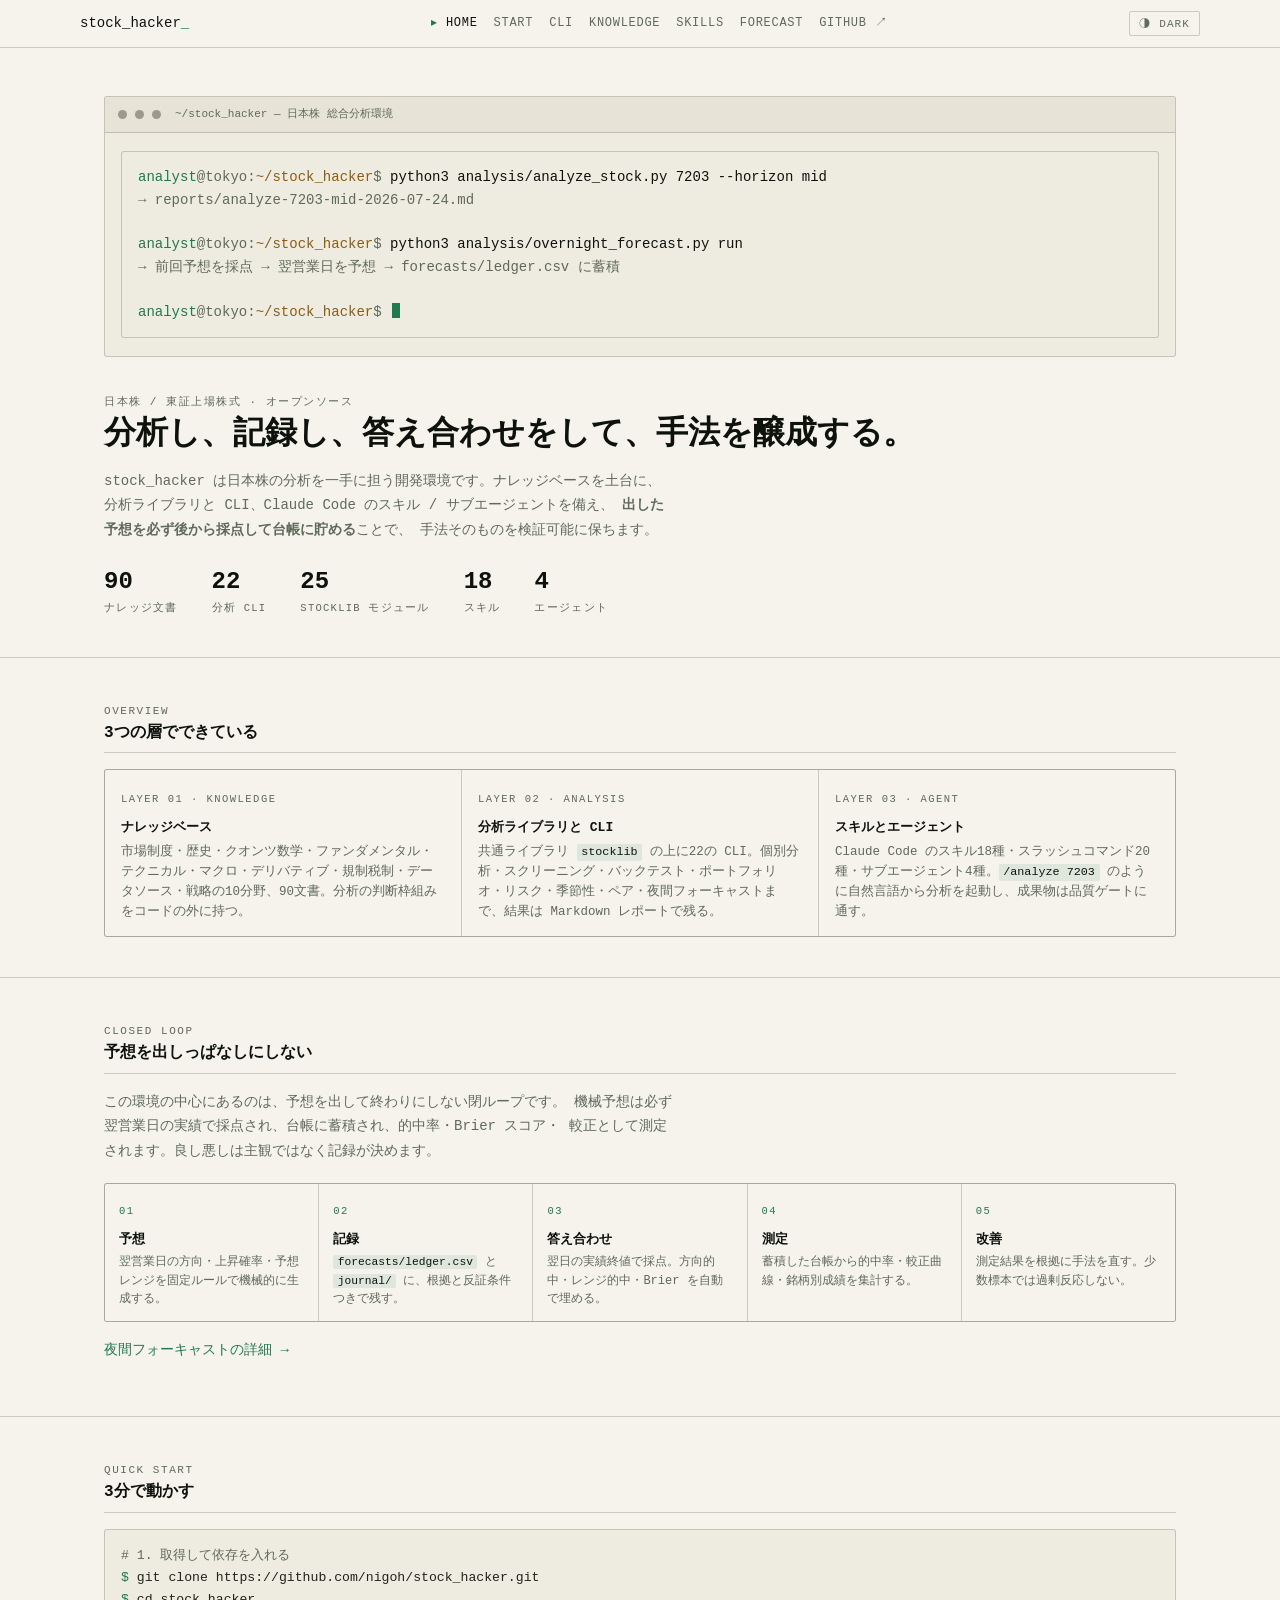
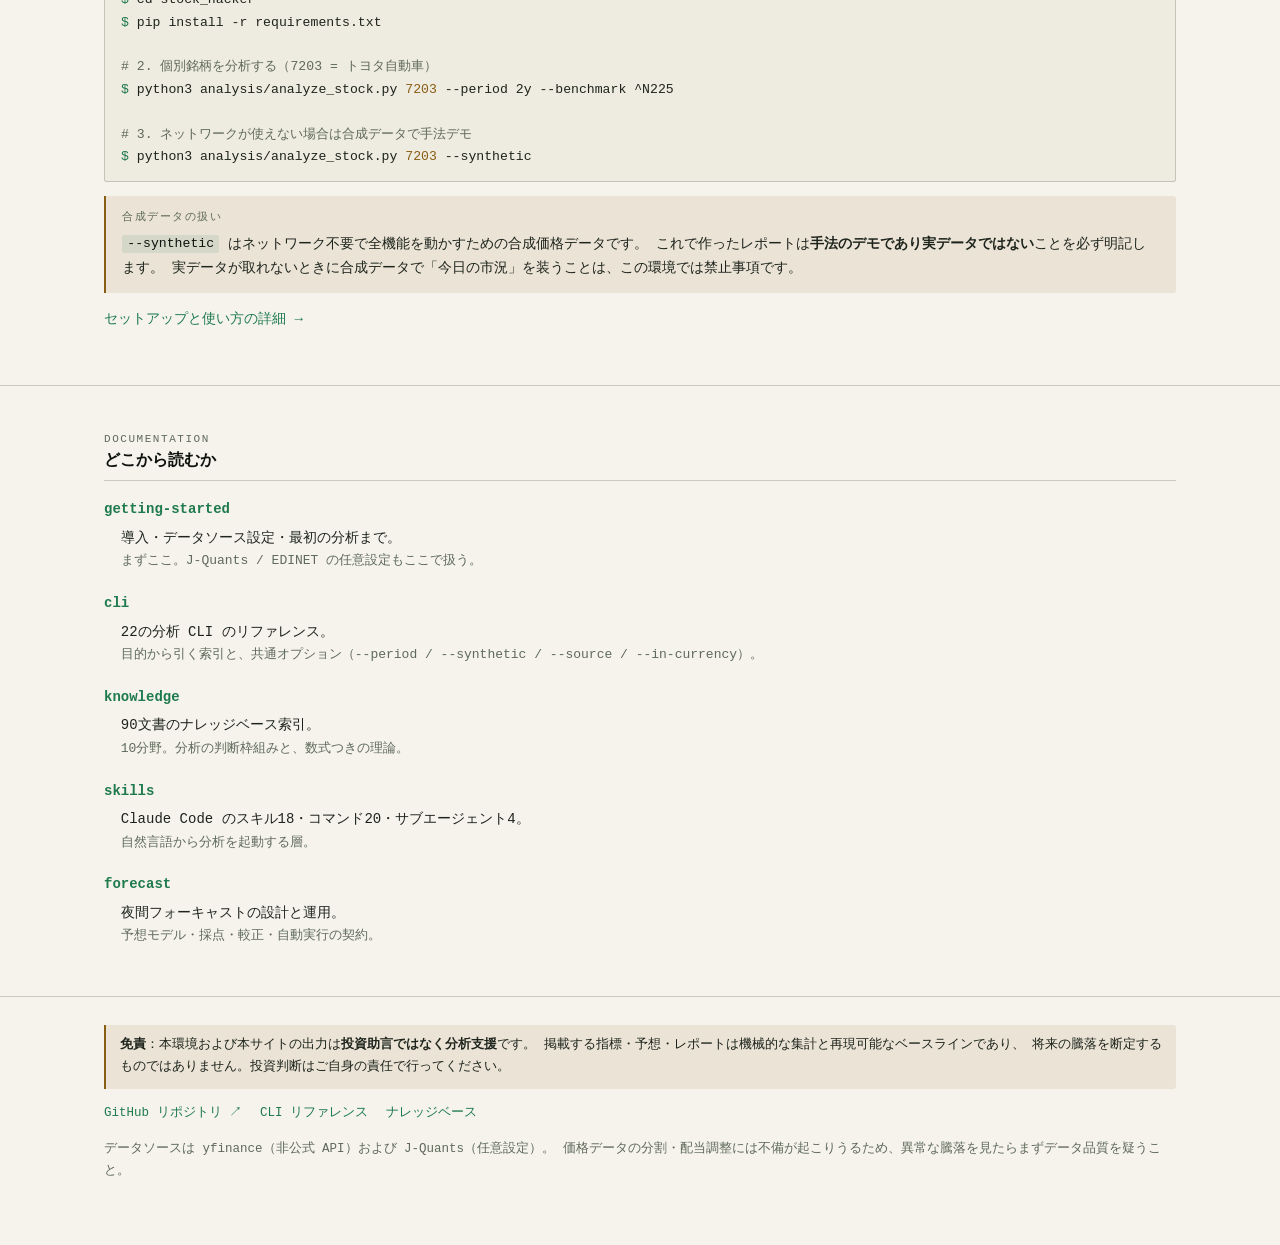
==== docs/index.html @ 7da26f6b "docs(site): GitHub Pages サイトの基盤と3ページを追加（Terminal Ledger） デザインは検討した10案から Terminal Ledger（端末の実用美・等幅・ハア" ====
<!doctype html>
<html lang="ja">
<head>
<meta charset="utf-8">
<meta name="viewport" content="width=device-width, initial-scale=1">
<title>stock_hacker — 日本株 総合分析環境</title>
<meta name="description" content="日本株（東証上場株式）の分析を一手に担う開発環境。90文書のナレッジベース、22の分析CLI、Claude Code のスキル/エージェントを備え、予想と答え合わせを台帳に蓄積する。">
<link rel="stylesheet" href="./assets/style.css">
<link rel="icon" href="data:image/svg+xml,%3Csvg xmlns='http://www.w3.org/2000/svg' viewBox='0 0 16 16'%3E%3Crect width='16' height='16' fill='%230B0E0C'/%3E%3Ctext x='2' y='12' font-family='monospace' font-size='11' fill='%236EE7A0'%3E%24%3C/text%3E%3C/svg%3E">
<script>
  /* テーマのちらつき防止: 描画前に保存済みテーマを適用する */
  (function () {
    try {
      var t = localStorage.getItem("stock_hacker.theme");
      if (t === "dark" || t === "light") document.documentElement.setAttribute("data-theme", t);
    } catch (e) {}
  })();
</script>
</head>
<body>
<a class="skip" href="#main">本文へスキップ</a>

<header class="topbar">
  <div class="col-wide topbar-inner">
    <div class="brand"><a href="./index.html">stock_hacker</a><span class="cursor">_</span></div>
    <nav class="nav" aria-label="サイト">
      <a href="./index.html" aria-current="page">Home</a>
      <a href="./getting-started.html">Start</a>
      <a href="./cli.html">CLI</a>
      <a href="./knowledge.html">Knowledge</a>
      <a href="./skills.html">Skills</a>
      <a href="./forecast.html">Forecast</a>
      <a href="https://github.com/nigoh/stock_hacker">GitHub ↗</a>
    </nav>
    <button class="toggle" type="button" data-theme-toggle>◐ light</button>
  </div>
</header>

<main id="main">

  <!-- ヒーロー: 端末セッション -->
  <section class="hero">
    <div class="col-wide">
      <div class="shell">
        <div class="shell-head">
          <span class="shell-dot" aria-hidden="true"></span>
          <span class="shell-dot" aria-hidden="true"></span>
          <span class="shell-dot" aria-hidden="true"></span>
          <span class="shell-title">~/stock_hacker — 日本株 総合分析環境</span>
        </div>
        <div class="shell-body">
<pre><span class="prompt"><span class="user">analyst</span>@tokyo:<span class="path">~/stock_hacker</span>$</span> <span class="cmd">python3 analysis/analyze_stock.py 7203 --horizon mid</span>
<span class="c">→ reports/analyze-7203-mid-2026-07-24.md</span>

<span class="prompt"><span class="user">analyst</span>@tokyo:<span class="path">~/stock_hacker</span>$</span> <span class="cmd">python3 analysis/overnight_forecast.py run</span>
<span class="c">→ 前回予想を採点 → 翌営業日を予想 → forecasts/ledger.csv に蓄積</span>

<span class="prompt"><span class="user">analyst</span>@tokyo:<span class="path">~/stock_hacker</span>$</span> <span class="caret" aria-hidden="true"></span></pre>
        </div>
      </div>

      <div style="margin-top:32px">
        <span class="micro">日本株 / 東証上場株式 · オープンソース</span>
        <h1 class="page-title">分析し、記録し、答え合わせをして、手法を醸成する。</h1>
        <p class="lede">
          stock_hacker は日本株の分析を一手に担う開発環境です。ナレッジベースを土台に、
          分析ライブラリと CLI、Claude Code のスキル / サブエージェントを備え、
          <strong>出した予想を必ず後から採点して台帳に貯める</strong>ことで、
          手法そのものを検証可能に保ちます。
        </p>
      </div>

      <div class="stats" style="margin-top:26px">
        <div class="stat"><span class="n">90</span><span class="k">ナレッジ文書</span></div>
        <div class="stat"><span class="n">22</span><span class="k">分析 CLI</span></div>
        <div class="stat"><span class="n">25</span><span class="k">stocklib モジュール</span></div>
        <div class="stat"><span class="n">18</span><span class="k">スキル</span></div>
        <div class="stat"><span class="n">4</span><span class="k">エージェント</span></div>
      </div>
    </div>
  </section>

  <!-- 3本柱 -->
  <section class="section">
    <div class="col-wide">
      <span class="micro">Overview</span>
      <h2>3つの層でできている</h2>
      <div class="grid grid-3">
        <div class="cell">
          <span class="call">Layer 01 · knowledge</span>
          <h3>ナレッジベース</h3>
          <p>市場制度・歴史・クオンツ数学・ファンダメンタル・テクニカル・マクロ・デリバティブ・規制税制・データソース・戦略の10分野、90文書。分析の判断枠組みをコードの外に持つ。</p>
        </div>
        <div class="cell">
          <span class="call">Layer 02 · analysis</span>
          <h3>分析ライブラリと CLI</h3>
          <p>共通ライブラリ <code>stocklib</code> の上に22の CLI。個別分析・スクリーニング・バックテスト・ポートフォリオ・リスク・季節性・ペア・夜間フォーキャストまで、結果は Markdown レポートで残る。</p>
        </div>
        <div class="cell">
          <span class="call">Layer 03 · agent</span>
          <h3>スキルとエージェント</h3>
          <p>Claude Code のスキル18種・スラッシュコマンド20種・サブエージェント4種。<code>/analyze 7203</code> のように自然言語から分析を起動し、成果物は品質ゲートに通す。</p>
        </div>
      </div>
    </div>
  </section>

  <!-- 閉ループ -->
  <section class="section">
    <div class="col-wide">
      <span class="micro">Closed loop</span>
      <h2>予想を出しっぱなしにしない</h2>
      <p class="lede" style="margin-bottom:20px">
        この環境の中心にあるのは、予想を出して終わりにしない閉ループです。
        機械予想は必ず翌営業日の実績で採点され、台帳に蓄積され、的中率・Brier スコア・
        較正として測定されます。良し悪しは主観ではなく記録が決めます。
      </p>
      <div class="loop">
        <div class="loop-step"><span class="n">01</span><h4>予想</h4><p>翌営業日の方向・上昇確率・予想レンジを固定ルールで機械的に生成する。</p></div>
        <div class="loop-step"><span class="n">02</span><h4>記録</h4><p><code>forecasts/ledger.csv</code> と <code>journal/</code> に、根拠と反証条件つきで残す。</p></div>
        <div class="loop-step"><span class="n">03</span><h4>答え合わせ</h4><p>翌日の実績終値で採点。方向的中・レンジ的中・Brier を自動で埋める。</p></div>
        <div class="loop-step"><span class="n">04</span><h4>測定</h4><p>蓄積した台帳から的中率・較正曲線・銘柄別成績を集計する。</p></div>
        <div class="loop-step"><span class="n">05</span><h4>改善</h4><p>測定結果を根拠に手法を直す。少数標本では過剰反応しない。</p></div>
      </div>
      <p style="margin-top:16px"><a href="./forecast.html">夜間フォーキャストの詳細 →</a></p>
    </div>
  </section>

  <!-- クイックスタート -->
  <section class="section">
    <div class="col-wide">
      <span class="micro">Quick start</span>
      <h2>3分で動かす</h2>
<pre><code><span class="c"># 1. 取得して依存を入れる</span>
<span class="g">$</span> git clone https://github.com/nigoh/stock_hacker.git
<span class="g">$</span> cd stock_hacker
<span class="g">$</span> pip install -r requirements.txt

<span class="c"># 2. 個別銘柄を分析する（7203 = トヨタ自動車）</span>
<span class="g">$</span> python3 analysis/analyze_stock.py <span class="a">7203</span> --period 2y --benchmark ^N225

<span class="c"># 3. ネットワークが使えない場合は合成データで手法デモ</span>
<span class="g">$</span> python3 analysis/analyze_stock.py <span class="a">7203</span> --synthetic</code></pre>
      <div class="callout">
        <span class="micro">合成データの扱い</span>
        <code>--synthetic</code> はネットワーク不要で全機能を動かすための合成価格データです。
        これで作ったレポートは<strong>手法のデモであり実データではない</strong>ことを必ず明記します。
        実データが取れないときに合成データで「今日の市況」を装うことは、この環境では禁止事項です。
      </div>
      <p><a href="./getting-started.html">セットアップと使い方の詳細 →</a></p>
    </div>
  </section>

  <!-- ドキュメント案内 -->
  <section class="section">
    <div class="col-wide">
      <span class="micro">Documentation</span>
      <h2>どこから読むか</h2>
      <dl class="manpage">
        <dt><a href="./getting-started.html">getting-started</a></dt>
        <dd>導入・データソース設定・最初の分析まで。<span class="note">まずここ。J-Quants / EDINET の任意設定もここで扱う。</span></dd>
        <dt><a href="./cli.html">cli</a></dt>
        <dd>22の分析 CLI のリファレンス。<span class="note">目的から引く索引と、共通オプション（--period / --synthetic / --source / --in-currency）。</span></dd>
        <dt><a href="./knowledge.html">knowledge</a></dt>
        <dd>90文書のナレッジベース索引。<span class="note">10分野。分析の判断枠組みと、数式つきの理論。</span></dd>
        <dt><a href="./skills.html">skills</a></dt>
        <dd>Claude Code のスキル18・コマンド20・サブエージェント4。<span class="note">自然言語から分析を起動する層。</span></dd>
        <dt><a href="./forecast.html">forecast</a></dt>
        <dd>夜間フォーキャストの設計と運用。<span class="note">予想モデル・採点・較正・自動実行の契約。</span></dd>
      </dl>
    </div>
  </section>

</main>

<footer class="foot">
  <div class="col-wide">
    <p class="disclaimer">
      <strong>免責</strong>：本環境および本サイトの出力は<strong>投資助言ではなく分析支援</strong>です。
      掲載する指標・予想・レポートは機械的な集計と再現可能なベースラインであり、
      将来の騰落を断定するものではありません。投資判断はご自身の責任で行ってください。
    </p>
    <div class="foot-links">
      <a href="https://github.com/nigoh/stock_hacker">GitHub リポジトリ ↗</a>
      <a href="./cli.html">CLI リファレンス</a>
      <a href="./knowledge.html">ナレッジベース</a>
    </div>
    <p style="margin-top:14px">
      データソースは yfinance（非公式 API）および J-Quants（任意設定）。
      価格データの分割・配当調整には不備が起こりうるため、異常な騰落を見たらまずデータ品質を疑うこと。
    </p>
  </div>
</footer>

<script src="./assets/site.js"></script>
</body>
</html>
---- docs/assets/style.css ----
/* ==========================================================================
   stock_hacker — Terminal Ledger
   日本株 総合分析環境のドキュメントサイト共通スタイル。

   設計方針: 端末（ターミナル）の落ち着いた実用美。等幅・ハアライン・
   燐光グリーンの一色アクセント。ネオンの飾りではなく man ページの読みやすさ。
   ========================================================================== */

/* --- トークン: 既定はダーク（端末）。ライトは紙の端末 -------------------- */
:root {
  --bg: #0B0E0C;
  --panel: #0F1310;
  --panel-2: #131814;
  --ink: #CBD5C9;
  --ink-strong: #E7EFE5;
  --dim: #7C8A78;
  --hair: rgba(124, 138, 120, 0.24);
  --hair-strong: rgba(124, 138, 120, 0.42);
  --green: #6EE7A0;
  --green-soft: rgba(110, 231, 160, 0.12);
  --amber: #E8B24A;
  --amber-soft: rgba(232, 178, 74, 0.12);
  --red: #E86A6A;
  --red-soft: rgba(232, 106, 106, 0.12);
  --sel: rgba(110, 231, 160, 0.22);
  --mono: ui-monospace, "SFMono-Regular", "Menlo", "Consolas", "Liberation Mono",
          "Hiragino Kaku Gothic ProN", "Yu Gothic", monospace;
}

@media (prefers-color-scheme: light) {
  :root {
    --bg: #F5F3EC;
    --panel: #EEEBE0;
    --panel-2: #E7E3D6;
    --ink: #1E241C;
    --ink-strong: #0E120D;
    --dim: #5F6A5A;
    --hair: rgba(30, 36, 28, 0.20);
    --hair-strong: rgba(30, 36, 28, 0.38);
    --green: #1F7A4D;
    --green-soft: rgba(31, 122, 77, 0.10);
    --amber: #8A5D14;
    --amber-soft: rgba(138, 93, 20, 0.10);
    --red: #A6322F;
    --red-soft: rgba(166, 50, 47, 0.10);
    --sel: rgba(31, 122, 77, 0.18);
  }
}

/* 閲覧者のトグルは常に優先（両方向） */
:root[data-theme="dark"] {
  --bg: #0B0E0C; --panel: #0F1310; --panel-2: #131814;
  --ink: #CBD5C9; --ink-strong: #E7EFE5; --dim: #7C8A78;
  --hair: rgba(124, 138, 120, 0.24); --hair-strong: rgba(124, 138, 120, 0.42);
  --green: #6EE7A0; --green-soft: rgba(110, 231, 160, 0.12);
  --amber: #E8B24A; --amber-soft: rgba(232, 178, 74, 0.12);
  --red: #E86A6A; --red-soft: rgba(232, 106, 106, 0.12);
  --sel: rgba(110, 231, 160, 0.22);
}
:root[data-theme="light"] {
  --bg: #F5F3EC; --panel: #EEEBE0; --panel-2: #E7E3D6;
  --ink: #1E241C; --ink-strong: #0E120D; --dim: #5F6A5A;
  --hair: rgba(30, 36, 28, 0.20); --hair-strong: rgba(30, 36, 28, 0.38);
  --green: #1F7A4D; --green-soft: rgba(31, 122, 77, 0.10);
  --amber: #8A5D14; --amber-soft: rgba(138, 93, 20, 0.10);
  --red: #A6322F; --red-soft: rgba(166, 50, 47, 0.10);
  --sel: rgba(31, 122, 77, 0.18);
}

/* --- リセット ------------------------------------------------------------ */
*, *::before, *::after { box-sizing: border-box; }
html { -webkit-text-size-adjust: 100%; }
body {
  margin: 0;
  background: var(--bg);
  color: var(--ink);
  font-family: var(--mono);
  font-size: 14px;
  line-height: 1.75;
  font-variant-numeric: tabular-nums;
  -webkit-font-smoothing: antialiased;
  overflow-x: hidden;
}
img, svg { max-width: 100%; height: auto; }
::selection { background: var(--sel); }

h1, h2, h3, h4 { font-weight: 600; line-height: 1.35; margin: 0; text-wrap: balance; }
p { margin: 0 0 1em; }
ul, ol { margin: 0 0 1em; padding-left: 1.4em; }
li { margin: 0.2em 0; }

a { color: var(--green); text-decoration: none; }
a:hover { text-decoration: underline; }
a:focus-visible, button:focus-visible, input:focus-visible, summary:focus-visible,
[tabindex]:focus-visible {
  outline: 2px solid var(--green);
  outline-offset: 2px;
  border-radius: 2px;
}

/* --- レイアウト ---------------------------------------------------------- */
.col { max-width: 960px; margin: 0 auto; padding: 0 24px; }
.col-wide { max-width: 1120px; margin: 0 auto; padding: 0 24px; }
.skip {
  position: absolute; left: -9999px; top: 0;
  background: var(--panel); color: var(--ink);
  padding: 8px 14px; border: 1px solid var(--green); z-index: 50;
}
.skip:focus { left: 12px; top: 12px; }

/* --- 極小ラベル ---------------------------------------------------------- */
.micro {
  font-size: 11px;
  letter-spacing: 0.14em;
  text-transform: uppercase;
  color: var(--dim);
}

/* --- トップバー ---------------------------------------------------------- */
.topbar {
  border-bottom: 1px solid var(--hair);
  background: var(--bg);
  position: sticky; top: 0; z-index: 20;
}
.topbar-inner {
  display: flex; align-items: center; justify-content: space-between;
  gap: 16px; padding: 11px 0; flex-wrap: wrap;
}
.brand { color: var(--dim); white-space: nowrap; }
.brand a { color: var(--ink-strong); }
.brand a:hover { color: var(--green); text-decoration: none; }
.brand .cursor { color: var(--green); }
.nav { display: flex; gap: 16px; align-items: center; flex-wrap: wrap; }
.nav a {
  font-size: 12px; letter-spacing: 0.06em; text-transform: uppercase;
  color: var(--dim);
}
.nav a:hover { color: var(--green); text-decoration: none; }
.nav a[aria-current="page"] { color: var(--ink-strong); }
.nav a[aria-current="page"]::before { content: "▸ "; color: var(--green); }

.toggle {
  font-family: var(--mono); font-size: 11px;
  letter-spacing: 0.1em; text-transform: uppercase;
  color: var(--dim); background: transparent;
  border: 1px solid var(--hair); border-radius: 2px;
  padding: 4px 9px; cursor: pointer;
}
.toggle:hover { color: var(--ink-strong); border-color: var(--hair-strong); }

/* --- 端末シェル（ヒーロー） ---------------------------------------------- */
.hero { padding: 48px 0 40px; border-bottom: 1px solid var(--hair); }
.shell {
  border: 1px solid var(--hair); border-radius: 3px;
  background: var(--panel); overflow: hidden;
}
.shell-head {
  display: flex; align-items: center; gap: 8px;
  padding: 8px 13px; border-bottom: 1px solid var(--hair);
  background: var(--panel-2);
}
.shell-dot { width: 9px; height: 9px; border-radius: 50%; background: var(--hair-strong); flex: none; }
.shell-title { font-size: 11px; color: var(--dim); margin-left: 6px; }
.shell-body { padding: 18px 16px; overflow-x: auto; }
.shell-body pre { margin: 0; }

.prompt { color: var(--dim); white-space: nowrap; }
.prompt .user { color: var(--green); }
.prompt .path { color: var(--amber); }
.cmd { color: var(--ink-strong); }
.caret {
  display: inline-block; width: 8px; height: 1.05em;
  background: var(--green); vertical-align: -0.18em; margin-left: 2px;
}
@media (prefers-reduced-motion: no-preference) {
  .caret { animation: blink 1.15s steps(1, end) infinite; }
  @keyframes blink { 0%, 49% { opacity: 1; } 50%, 100% { opacity: 0; } }
}

/* --- 見出し -------------------------------------------------------------- */
.page-title { font-size: clamp(22px, 3.4vw, 32px); margin: 0 0 12px; color: var(--ink-strong); }
.lede { color: var(--dim); max-width: 68ch; margin: 0 0 4px; }

.section { padding: 40px 0; border-bottom: 1px solid var(--hair); }
.section:last-of-type { border-bottom: 0; }
.section > .micro { display: block; margin-bottom: 10px; }
.section h2 {
  font-size: 16px; color: var(--ink-strong); margin: 0 0 16px;
  padding-bottom: 8px; border-bottom: 1px solid var(--hair);
}
.section h3 { font-size: 14px; color: var(--ink-strong); margin: 26px 0 8px; }

/* --- man ページ風の定義リスト -------------------------------------------- */
.manpage { margin: 0; }
.manpage dt {
  color: var(--green); margin-top: 18px; font-weight: 600;
  overflow-wrap: anywhere;
}
.manpage dt:first-child { margin-top: 0; }
.manpage dd { margin: 4px 0 0 0; padding-left: 2ch; color: var(--ink); }
.manpage dd .note { color: var(--dim); display: block; font-size: 13px; }

/* --- コード -------------------------------------------------------------- */
code {
  font-family: var(--mono); font-size: 0.94em;
  background: var(--green-soft); color: var(--ink-strong);
  padding: 0.1em 0.4em; border-radius: 2px;
  overflow-wrap: anywhere;
}
pre {
  background: var(--panel); border: 1px solid var(--hair); border-radius: 3px;
  padding: 14px 16px; overflow-x: auto; margin: 0 0 1em;
  line-height: 1.6;
}
pre code { background: none; padding: 0; color: inherit; }
pre .c { color: var(--dim); }        /* コメント */
pre .g { color: var(--green); }      /* 強調・プロンプト */
pre .a { color: var(--amber); }      /* 引数・パス */

/* --- 表 ------------------------------------------------------------------ */
.scroll { overflow-x: auto; border: 1px solid var(--hair); border-radius: 3px; margin: 0 0 1em; }
table { border-collapse: collapse; width: 100%; min-width: 520px; font-size: 13px; }
thead th {
  text-align: left; font-weight: 600; color: var(--dim);
  font-size: 11px; letter-spacing: 0.1em; text-transform: uppercase;
  padding: 9px 12px; border-bottom: 1px solid var(--hair); white-space: nowrap;
  background: var(--panel-2);
}
tbody td { padding: 9px 12px; border-bottom: 1px solid var(--hair); vertical-align: top; }
tbody tr:last-child td { border-bottom: 0; }
tbody tr:hover { background: var(--green-soft); }
td.num, th.num { text-align: right; font-variant-numeric: tabular-nums; white-space: nowrap; }

/* --- カード / パネル ----------------------------------------------------- */
.grid { display: grid; gap: 1px; background: var(--hair); border: 1px solid var(--hair); border-radius: 3px; overflow: hidden; }
.grid-2 { grid-template-columns: repeat(2, 1fr); }
.grid-3 { grid-template-columns: repeat(3, 1fr); }
.grid-4 { grid-template-columns: repeat(4, 1fr); }
.grid > .cell { background: var(--bg); padding: 16px 16px 14px; }
.cell h3 { font-size: 13px; color: var(--ink-strong); margin: 8px 0 6px; }
.cell p { font-size: 12.5px; color: var(--dim); margin: 0; line-height: 1.6; }
.cell .call { font-size: 10.5px; letter-spacing: 0.14em; text-transform: uppercase; color: var(--dim); }

.panel {
  border: 1px solid var(--hair); border-radius: 3px;
  background: var(--panel); padding: 16px 18px; margin: 0 0 1em;
}
.panel > :last-child { margin-bottom: 0; }

/* 注意喚起 */
.callout {
  border-left: 2px solid var(--amber); background: var(--amber-soft);
  padding: 12px 16px; border-radius: 0 3px 3px 0; margin: 0 0 1em;
}
.callout.green { border-left-color: var(--green); background: var(--green-soft); }
.callout.red { border-left-color: var(--red); background: var(--red-soft); }
.callout > :last-child { margin-bottom: 0; }
.callout .micro { display: block; margin-bottom: 4px; }

/* --- チップ / タグ ------------------------------------------------------- */
.chip {
  display: inline-block; font-size: 11px; letter-spacing: 0.06em;
  padding: 1px 7px; border-radius: 2px; border: 1px solid var(--hair-strong);
  color: var(--dim); white-space: nowrap;
}
.chip.green { color: var(--green); border-color: var(--green); background: var(--green-soft); }
.chip.amber { color: var(--amber); border-color: var(--amber); background: var(--amber-soft); }
.chip.red { color: var(--red); border-color: var(--red); background: var(--red-soft); }

.tags { display: flex; flex-wrap: wrap; gap: 6px; }

/* --- 統計 ---------------------------------------------------------------- */
.stats { display: flex; gap: 34px; flex-wrap: wrap; }
.stat .n {
  display: block; font-size: 24px; font-weight: 600; color: var(--ink-strong);
  line-height: 1.2; font-variant-numeric: tabular-nums;
}
.stat .k {
  display: block; font-size: 10.5px; letter-spacing: 0.12em;
  text-transform: uppercase; color: var(--dim); margin-top: 2px;
}

/* --- 検索・フィルタ ------------------------------------------------------ */
.filter-bar { display: flex; gap: 10px; flex-wrap: wrap; align-items: center; margin: 0 0 16px; }
.field {
  font-family: var(--mono); font-size: 13px;
  background: var(--panel); color: var(--ink);
  border: 1px solid var(--hair); border-radius: 2px;
  padding: 7px 11px; min-width: 220px; flex: 1 1 220px;
}
.field::placeholder { color: var(--dim); }
.tabs { display: flex; gap: 6px; flex-wrap: wrap; }
.tab {
  font-family: var(--mono); font-size: 11px; letter-spacing: 0.08em;
  text-transform: uppercase; color: var(--dim);
  background: transparent; border: 1px solid var(--hair);
  border-radius: 2px; padding: 4px 9px; cursor: pointer;
}
.tab:hover { color: var(--ink-strong); border-color: var(--hair-strong); }
.tab[aria-pressed="true"] { color: var(--green); border-color: var(--green); background: var(--green-soft); }
.empty { color: var(--dim); padding: 20px 0; }

/* --- ループ図（予想→答え合わせ→…） ------------------------------------- */
.loop { display: grid; grid-template-columns: repeat(5, 1fr); gap: 1px; background: var(--hair);
        border: 1px solid var(--hair); border-radius: 3px; overflow: hidden; }
.loop-step { background: var(--bg); padding: 14px 14px 12px; }
.loop-step .n { font-size: 10.5px; letter-spacing: 0.14em; color: var(--green); }
.loop-step h4 { font-size: 13px; color: var(--ink-strong); margin: 8px 0 5px; }
.loop-step p { font-size: 12px; color: var(--dim); margin: 0; line-height: 1.55; }

/* --- 目次 ---------------------------------------------------------------- */
.toc { border: 1px solid var(--hair); border-radius: 3px; background: var(--panel); padding: 14px 18px; margin: 0 0 28px; }
.toc .micro { display: block; margin-bottom: 8px; }
.toc ul { list-style: none; padding: 0; margin: 0; display: flex; flex-wrap: wrap; gap: 6px 20px; }
.toc li { margin: 0; }

/* --- フッター ------------------------------------------------------------ */
.foot { border-top: 1px solid var(--hair); padding: 28px 0 44px; margin-top: 8px; color: var(--dim); font-size: 12.5px; }
.foot .disclaimer { border-left: 2px solid var(--amber); background: var(--amber-soft);
                    padding: 10px 14px; border-radius: 0 3px 3px 0; margin: 0 0 14px; color: var(--ink); }
.foot-links { display: flex; gap: 18px; flex-wrap: wrap; }

/* --- レスポンシブ -------------------------------------------------------- */
@media (max-width: 900px) {
  .grid-4 { grid-template-columns: repeat(2, 1fr); }
  .grid-3 { grid-template-columns: repeat(2, 1fr); }
  .loop { grid-template-columns: repeat(2, 1fr); }
}
@media (max-width: 560px) {
  body { font-size: 13.5px; }
  .col, .col-wide { padding: 0 16px; }
  .grid-2, .grid-3, .grid-4 { grid-template-columns: 1fr; }
  .loop { grid-template-columns: 1fr; }
  .stats { gap: 22px; }
  .hero { padding: 32px 0 28px; }
}

@media (prefers-reduced-motion: reduce) {
  *, *::before, *::after {
    animation-duration: 0.001ms !important;
    animation-iteration-count: 1 !important;
    transition-duration: 0.001ms !important;
  }
}

@media print {
  .topbar, .toggle, .filter-bar { display: none; }
  body { background: #fff; color: #000; }
}
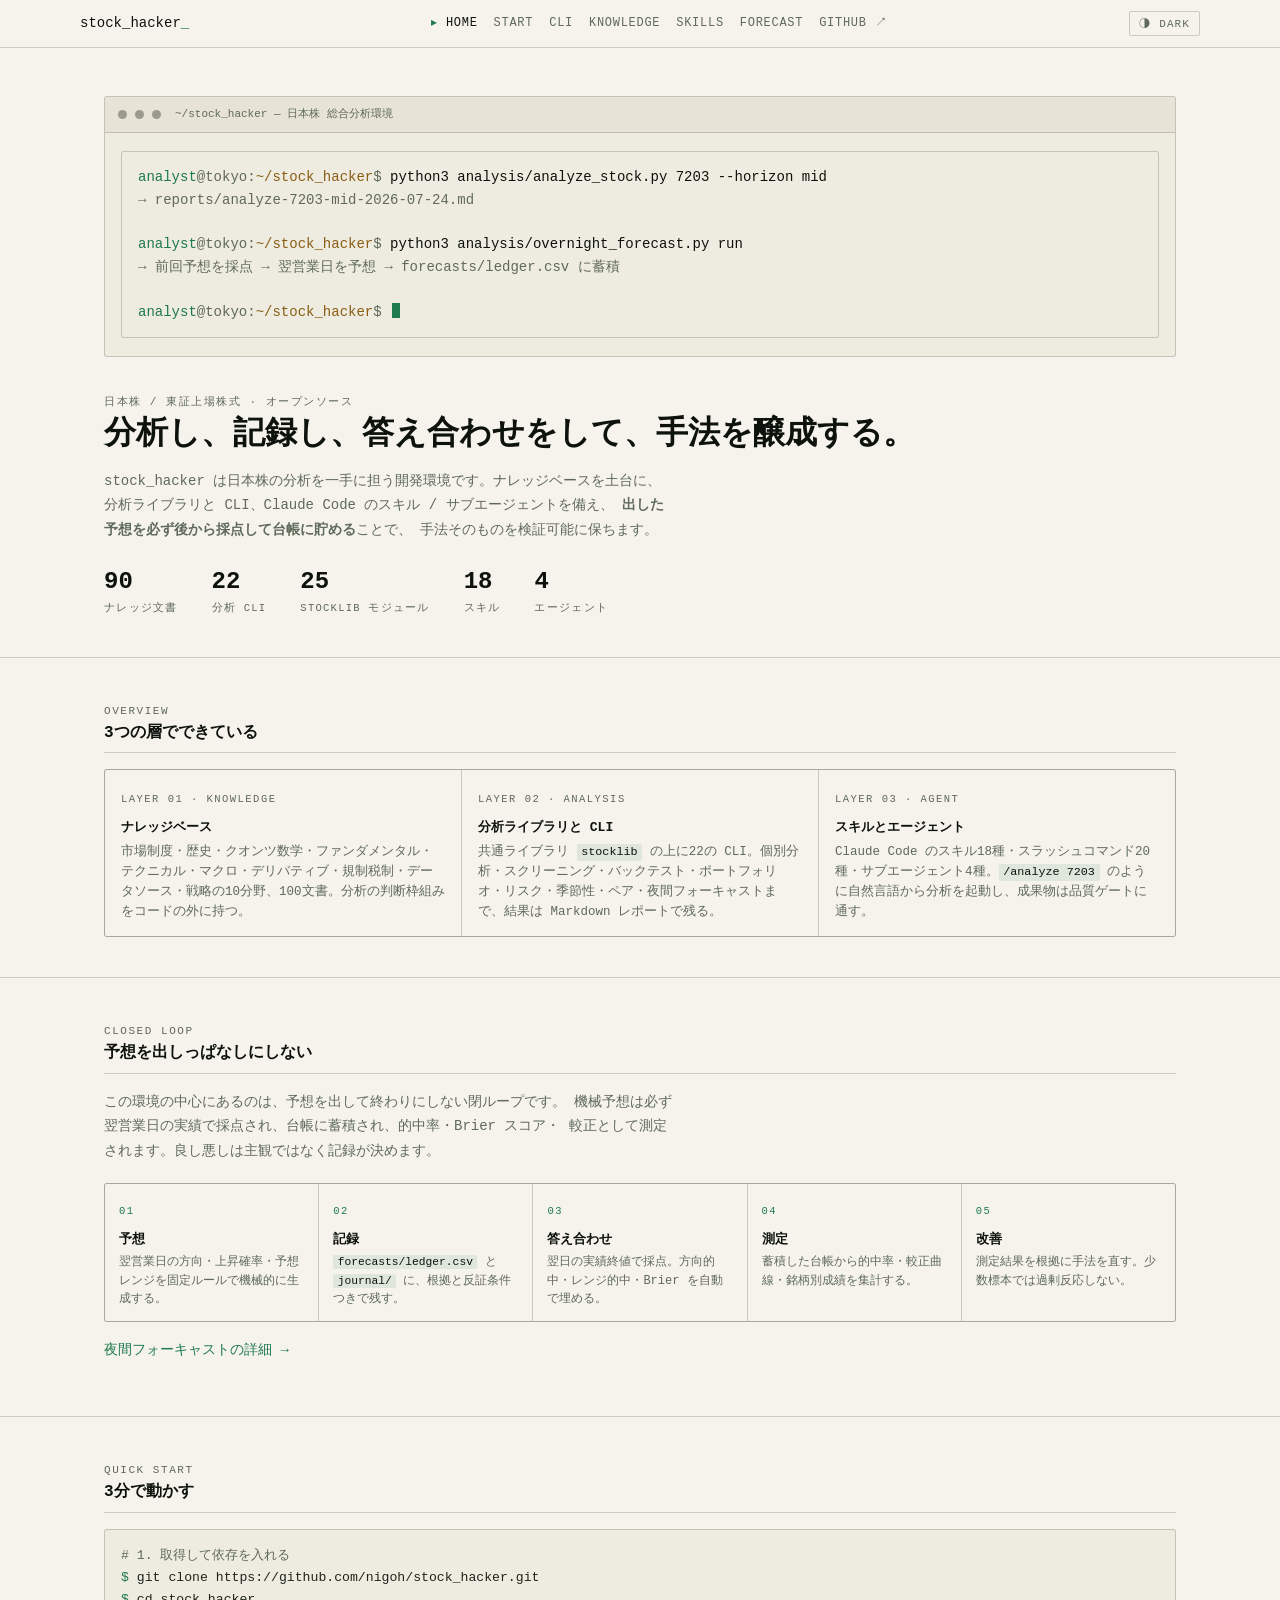
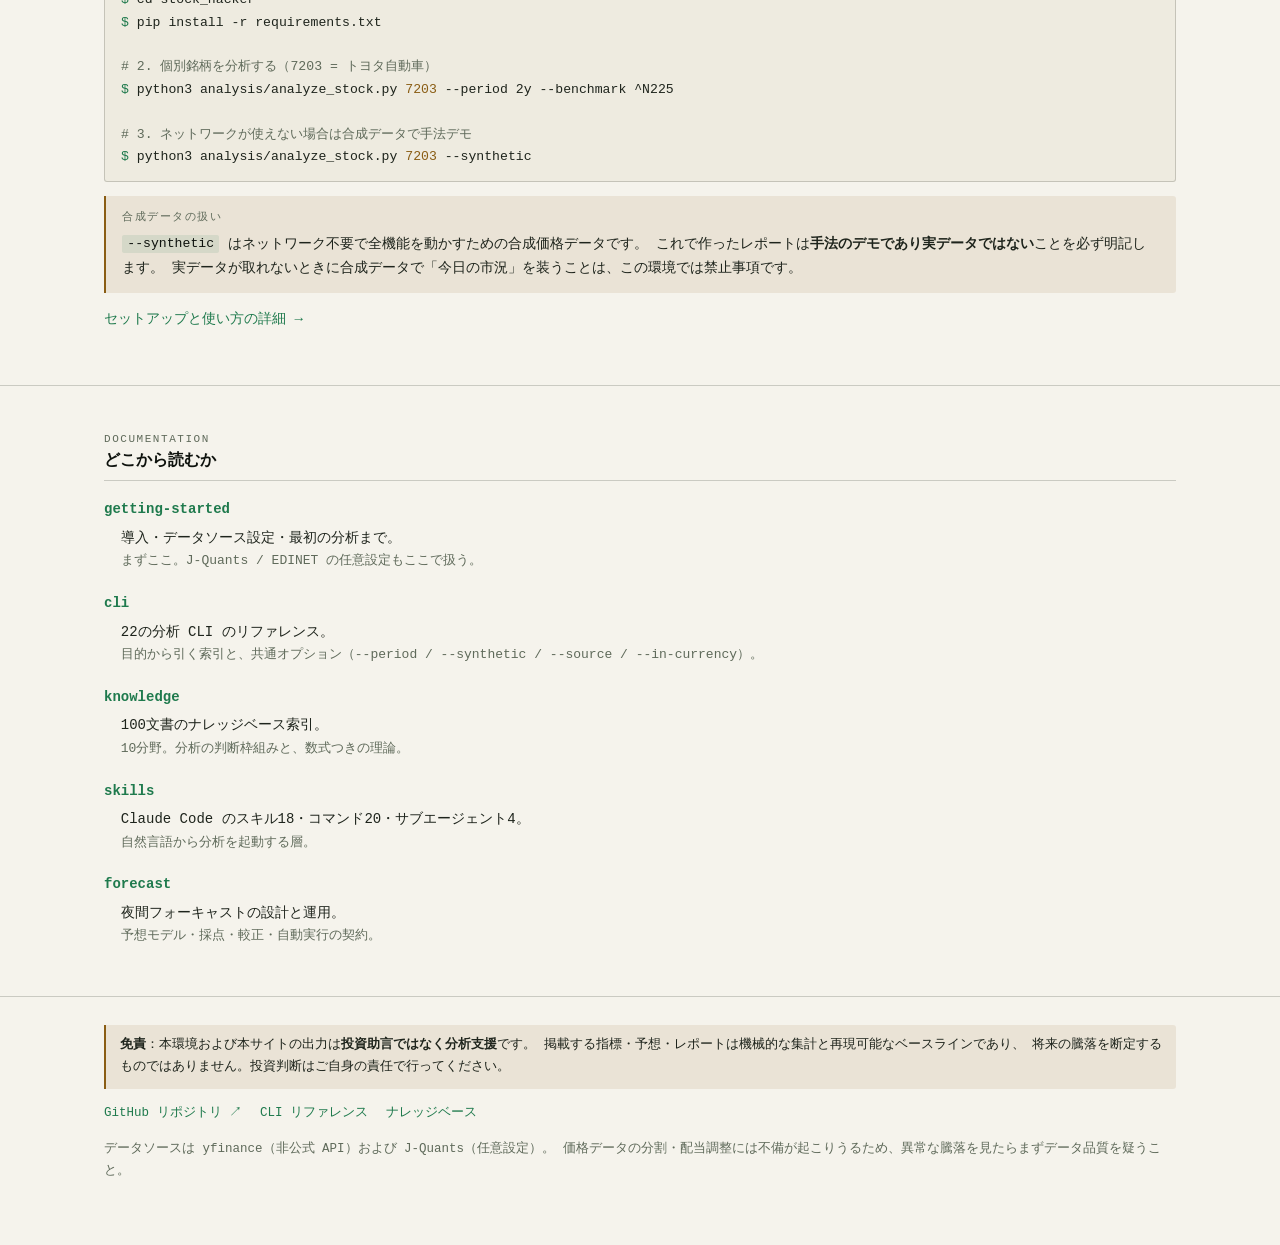
==== commit 552f9bb7: "knowledge: R1 完了 — 全100文書へ拡張し索引・サイトを同期 追加（derivatives/ +2、data-sources/ +2）: - structured-products-a" ====
--- a/docs/index.html
+++ b/docs/index.html
@@ -4,7 +4,7 @@
 <meta charset="utf-8">
 <meta name="viewport" content="width=device-width, initial-scale=1">
 <title>stock_hacker — 日本株 総合分析環境</title>
-<meta name="description" content="日本株（東証上場株式）の分析を一手に担う開発環境。90文書のナレッジベース、22の分析CLI、Claude Code のスキル/エージェントを備え、予想と答え合わせを台帳に蓄積する。">
+<meta name="description" content="日本株（東証上場株式）の分析を一手に担う開発環境。100文書のナレッジベース、22の分析CLI、Claude Code のスキル/エージェントを備え、予想と答え合わせを台帳に蓄積する。">
 <link rel="stylesheet" href="./assets/style.css">
 <link rel="icon" href="data:image/svg+xml,%3Csvg xmlns='http://www.w3.org/2000/svg' viewBox='0 0 16 16'%3E%3Crect width='16' height='16' fill='%230B0E0C'/%3E%3Ctext x='2' y='12' font-family='monospace' font-size='11' fill='%236EE7A0'%3E%24%3C/text%3E%3C/svg%3E">
 <script>
@@ -89,7 +89,7 @@
         <div class="cell">
           <span class="call">Layer 01 · knowledge</span>
           <h3>ナレッジベース</h3>
-          <p>市場制度・歴史・クオンツ数学・ファンダメンタル・テクニカル・マクロ・デリバティブ・規制税制・データソース・戦略の10分野、90文書。分析の判断枠組みをコードの外に持つ。</p>
+          <p>市場制度・歴史・クオンツ数学・ファンダメンタル・テクニカル・マクロ・デリバティブ・規制税制・データソース・戦略の10分野、100文書。分析の判断枠組みをコードの外に持つ。</p>
         </div>
         <div class="cell">
           <span class="call">Layer 02 · analysis</span>
@@ -116,11 +116,11 @@
         較正として測定されます。良し悪しは主観ではなく記録が決めます。
       </p>
       <div class="loop">
-        <div class="loop-step"><span class="n">01</span><h4>予想</h4><p>翌営業日の方向・上昇確率・予想レンジを固定ルールで機械的に生成する。</p></div>
-        <div class="loop-step"><span class="n">02</span><h4>記録</h4><p><code>forecasts/ledger.csv</code> と <code>journal/</code> に、根拠と反証条件つきで残す。</p></div>
-        <div class="loop-step"><span class="n">03</span><h4>答え合わせ</h4><p>翌日の実績終値で採点。方向的中・レンジ的中・Brier を自動で埋める。</p></div>
-        <div class="loop-step"><span class="n">04</span><h4>測定</h4><p>蓄積した台帳から的中率・較正曲線・銘柄別成績を集計する。</p></div>
-        <div class="loop-step"><span class="n">05</span><h4>改善</h4><p>測定結果を根拠に手法を直す。少数標本では過剰反応しない。</p></div>
+        <div class="loop-step"><span class="n">01</span><h3>予想</h3><p>翌営業日の方向・上昇確率・予想レンジを固定ルールで機械的に生成する。</p></div>
+        <div class="loop-step"><span class="n">02</span><h3>記録</h3><p><code>forecasts/ledger.csv</code> と <code>journal/</code> に、根拠と反証条件つきで残す。</p></div>
+        <div class="loop-step"><span class="n">03</span><h3>答え合わせ</h3><p>翌日の実績終値で採点。方向的中・レンジ的中・Brier を自動で埋める。</p></div>
+        <div class="loop-step"><span class="n">04</span><h3>測定</h3><p>蓄積した台帳から的中率・較正曲線・銘柄別成績を集計する。</p></div>
+        <div class="loop-step"><span class="n">05</span><h3>改善</h3><p>測定結果を根拠に手法を直す。少数標本では過剰反応しない。</p></div>
       </div>
       <p style="margin-top:16px"><a href="./forecast.html">夜間フォーキャストの詳細 →</a></p>
     </div>
@@ -162,7 +162,7 @@
         <dt><a href="./cli.html">cli</a></dt>
         <dd>22の分析 CLI のリファレンス。<span class="note">目的から引く索引と、共通オプション（--period / --synthetic / --source / --in-currency）。</span></dd>
         <dt><a href="./knowledge.html">knowledge</a></dt>
-        <dd>90文書のナレッジベース索引。<span class="note">10分野。分析の判断枠組みと、数式つきの理論。</span></dd>
+        <dd>100文書のナレッジベース索引。<span class="note">10分野。分析の判断枠組みと、数式つきの理論。</span></dd>
         <dt><a href="./skills.html">skills</a></dt>
         <dd>Claude Code のスキル18・コマンド20・サブエージェント4。<span class="note">自然言語から分析を起動する層。</span></dd>
         <dt><a href="./forecast.html">forecast</a></dt>
--- a/docs/assets/style.css
+++ b/docs/assets/style.css
@@ -305,7 +305,7 @@
         border: 1px solid var(--hair); border-radius: 3px; overflow: hidden; }
 .loop-step { background: var(--bg); padding: 14px 14px 12px; }
 .loop-step .n { font-size: 10.5px; letter-spacing: 0.14em; color: var(--green); }
-.loop-step h4 { font-size: 13px; color: var(--ink-strong); margin: 8px 0 5px; }
+.loop-step h3 { font-size: 13px; color: var(--ink-strong); margin: 8px 0 5px; }
 .loop-step p { font-size: 12px; color: var(--dim); margin: 0; line-height: 1.55; }
 
 /* --- 目次 ---------------------------------------------------------------- */
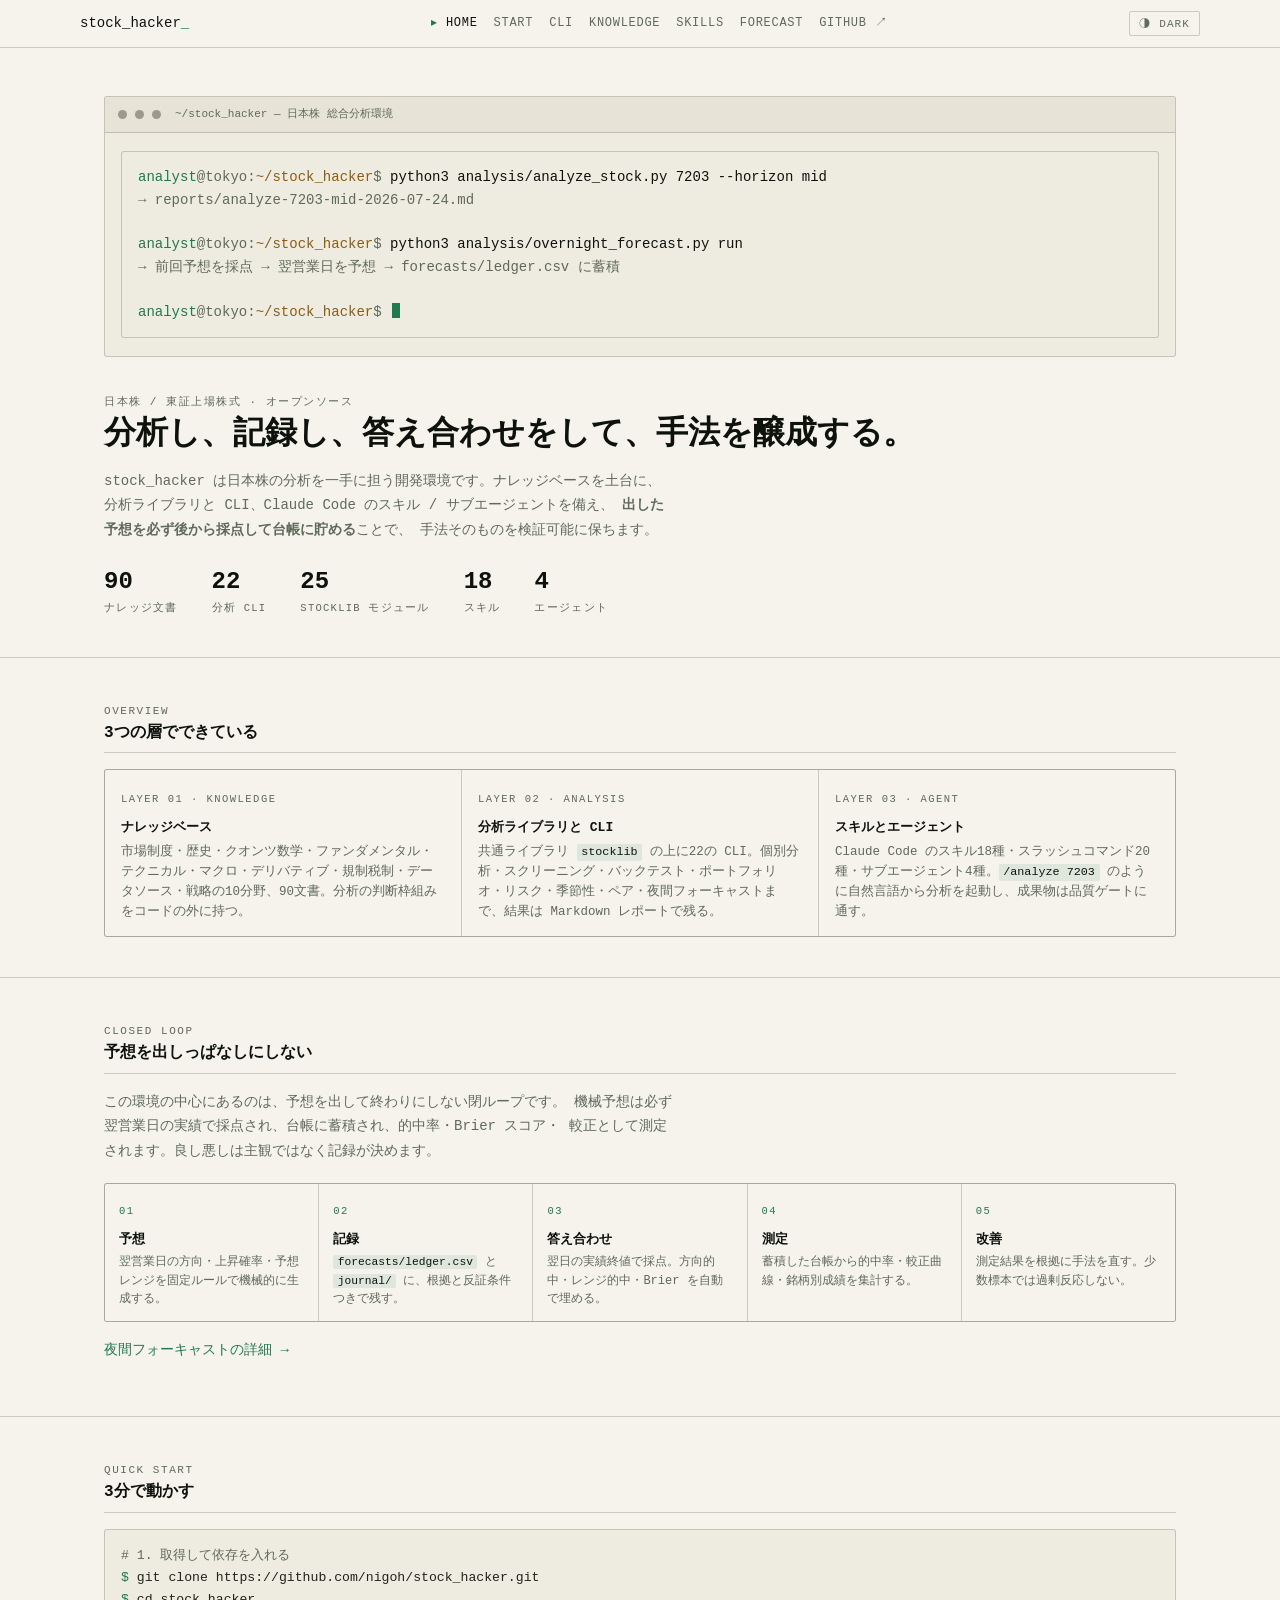
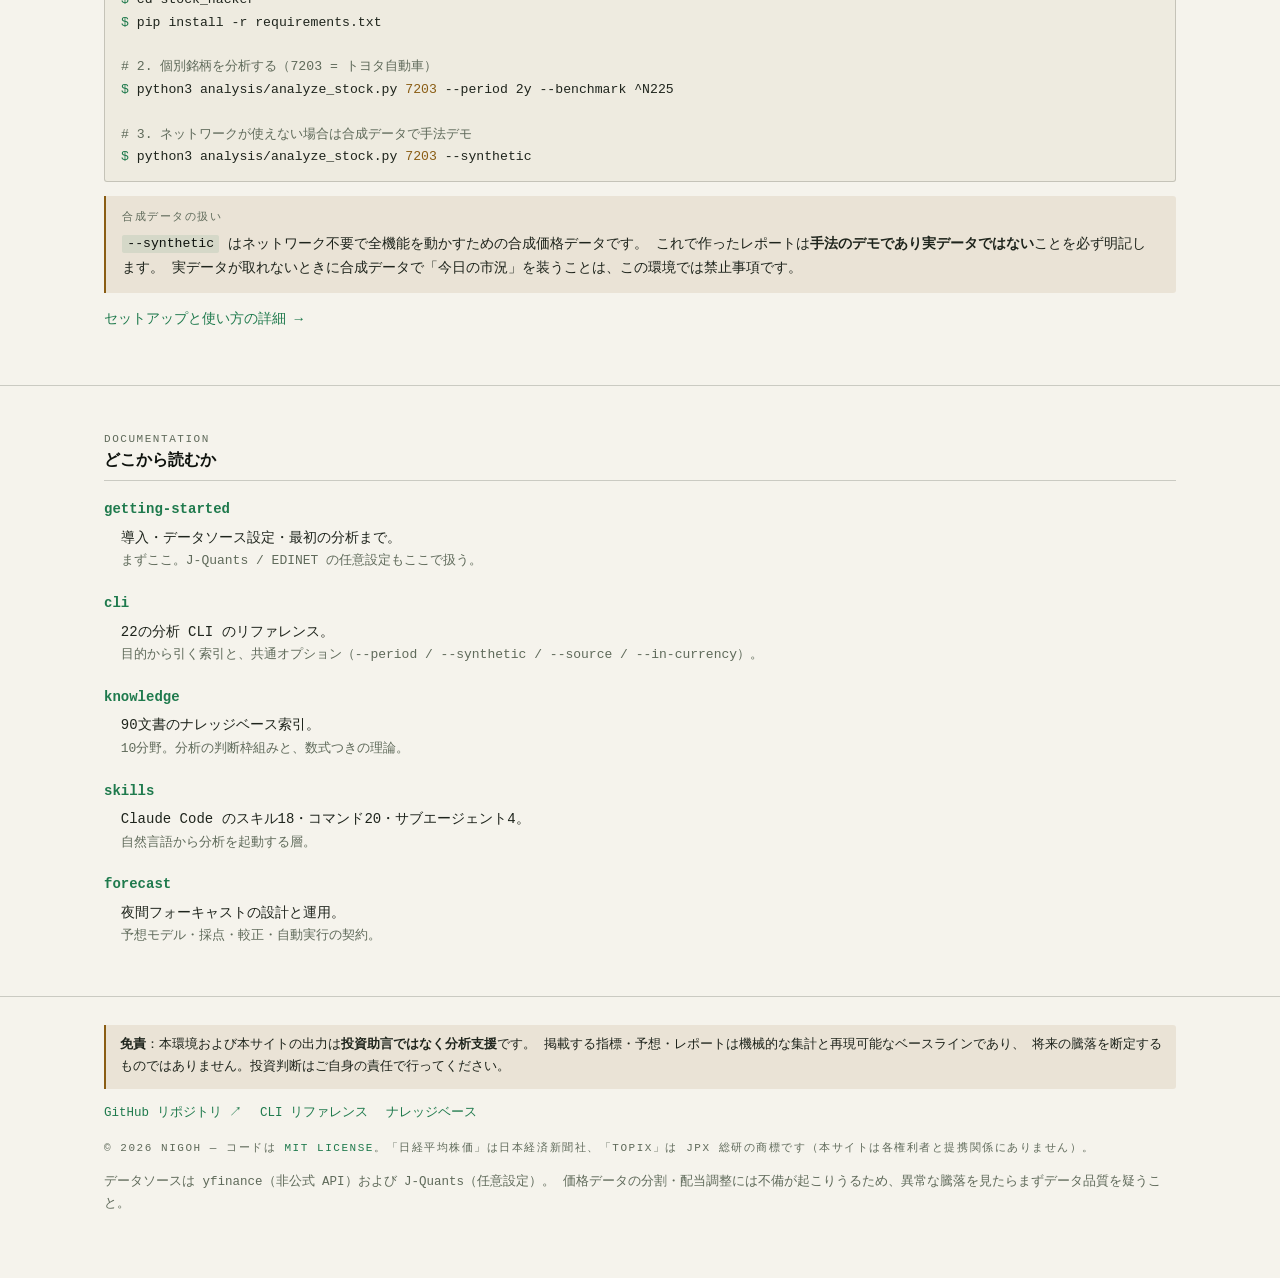
==== commit 80dadabb: "security/legal: 著作権・法規・セキュリティ監査の指摘を修正 4領域（著作権 / 金商法 / コードセキュリティ / データ利用規約）を並列監査し、 確定した所見を重大度順に修正した。 " ====
--- a/docs/index.html
+++ b/docs/index.html
@@ -4,7 +4,7 @@
 <meta charset="utf-8">
 <meta name="viewport" content="width=device-width, initial-scale=1">
 <title>stock_hacker — 日本株 総合分析環境</title>
-<meta name="description" content="日本株（東証上場株式）の分析を一手に担う開発環境。100文書のナレッジベース、22の分析CLI、Claude Code のスキル/エージェントを備え、予想と答え合わせを台帳に蓄積する。">
+<meta name="description" content="日本株（東証上場株式）の分析を一手に担う開発環境。90文書のナレッジベース、22の分析CLI、Claude Code のスキル/エージェントを備え、予想と答え合わせを台帳に蓄積する。">
 <link rel="stylesheet" href="./assets/style.css">
 <link rel="icon" href="data:image/svg+xml,%3Csvg xmlns='http://www.w3.org/2000/svg' viewBox='0 0 16 16'%3E%3Crect width='16' height='16' fill='%230B0E0C'/%3E%3Ctext x='2' y='12' font-family='monospace' font-size='11' fill='%236EE7A0'%3E%24%3C/text%3E%3C/svg%3E">
 <script>
@@ -89,7 +89,7 @@
         <div class="cell">
           <span class="call">Layer 01 · knowledge</span>
           <h3>ナレッジベース</h3>
-          <p>市場制度・歴史・クオンツ数学・ファンダメンタル・テクニカル・マクロ・デリバティブ・規制税制・データソース・戦略の10分野、100文書。分析の判断枠組みをコードの外に持つ。</p>
+          <p>市場制度・歴史・クオンツ数学・ファンダメンタル・テクニカル・マクロ・デリバティブ・規制税制・データソース・戦略の10分野、90文書。分析の判断枠組みをコードの外に持つ。</p>
         </div>
         <div class="cell">
           <span class="call">Layer 02 · analysis</span>
@@ -162,7 +162,7 @@
         <dt><a href="./cli.html">cli</a></dt>
         <dd>22の分析 CLI のリファレンス。<span class="note">目的から引く索引と、共通オプション（--period / --synthetic / --source / --in-currency）。</span></dd>
         <dt><a href="./knowledge.html">knowledge</a></dt>
-        <dd>100文書のナレッジベース索引。<span class="note">10分野。分析の判断枠組みと、数式つきの理論。</span></dd>
+        <dd>90文書のナレッジベース索引。<span class="note">10分野。分析の判断枠組みと、数式つきの理論。</span></dd>
         <dt><a href="./skills.html">skills</a></dt>
         <dd>Claude Code のスキル18・コマンド20・サブエージェント4。<span class="note">自然言語から分析を起動する層。</span></dd>
         <dt><a href="./forecast.html">forecast</a></dt>
@@ -185,6 +185,7 @@
       <a href="./cli.html">CLI リファレンス</a>
       <a href="./knowledge.html">ナレッジベース</a>
     </div>
+    <p class="micro" style="margin-top:14px">© 2026 nigoh — コードは <a href="https://github.com/nigoh/stock_hacker/blob/main/LICENSE">MIT License</a>。「日経平均株価」は日本経済新聞社、「TOPIX」は JPX 総研の商標です（本サイトは各権利者と提携関係にありません）。</p>
     <p style="margin-top:14px">
       データソースは yfinance（非公式 API）および J-Quants（任意設定）。
       価格データの分割・配当調整には不備が起こりうるため、異常な騰落を見たらまずデータ品質を疑うこと。
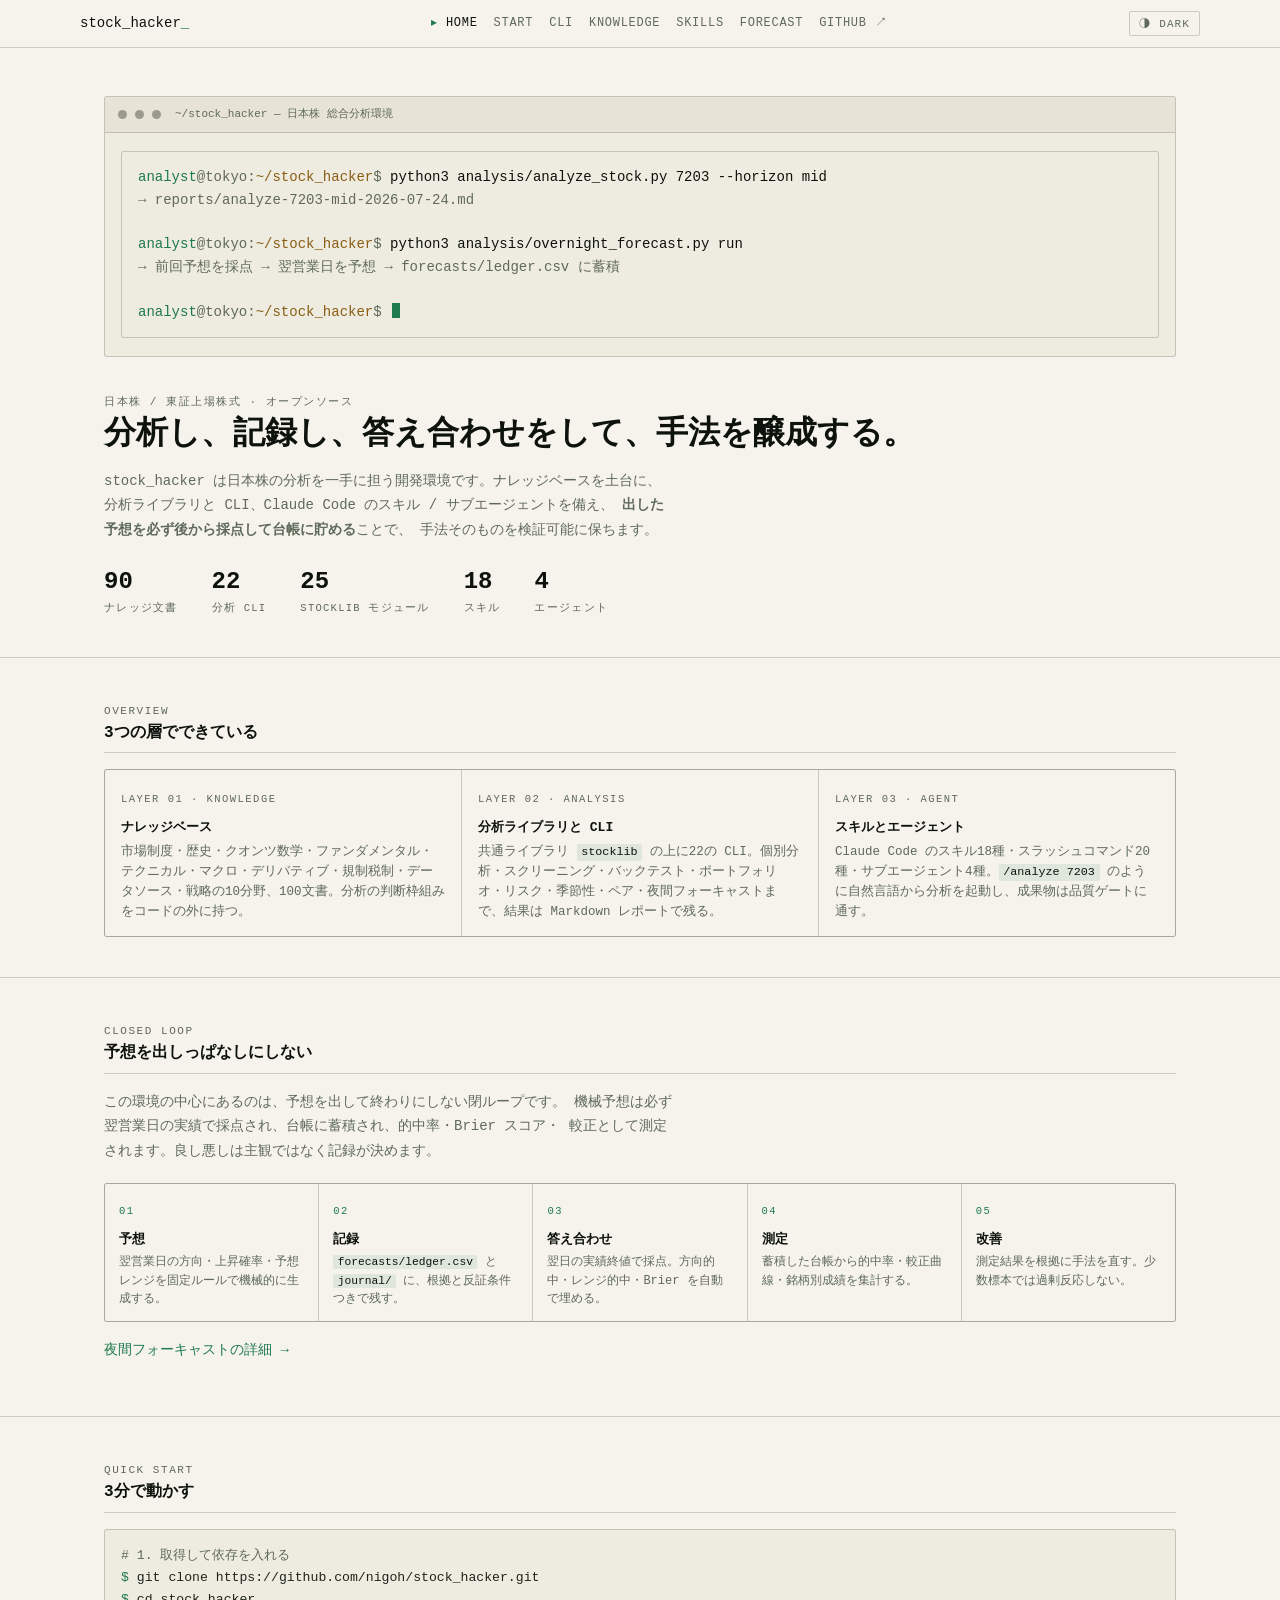
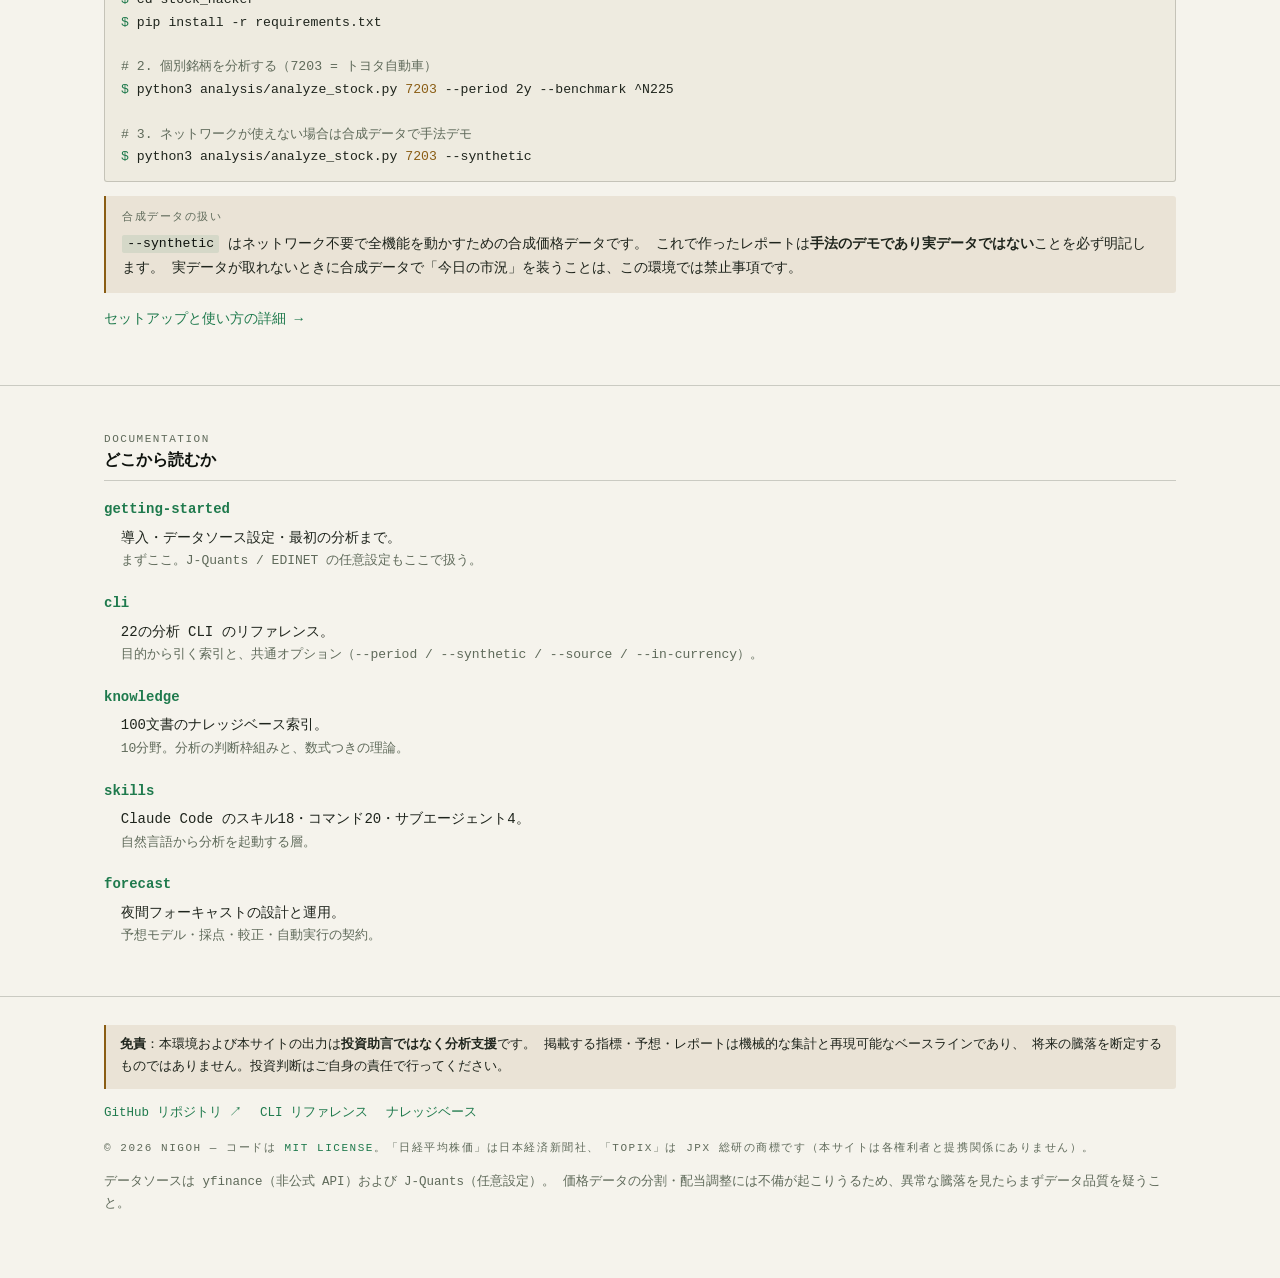
==== commit 7886ccd8: "Merge remote-tracking branch 'origin/main' into claude/knowledge-expansion-r1" ====
--- a/docs/index.html
+++ b/docs/index.html
@@ -4,7 +4,7 @@
 <meta charset="utf-8">
 <meta name="viewport" content="width=device-width, initial-scale=1">
 <title>stock_hacker — 日本株 総合分析環境</title>
-<meta name="description" content="日本株（東証上場株式）の分析を一手に担う開発環境。90文書のナレッジベース、22の分析CLI、Claude Code のスキル/エージェントを備え、予想と答え合わせを台帳に蓄積する。">
+<meta name="description" content="日本株（東証上場株式）の分析を一手に担う開発環境。100文書のナレッジベース、22の分析CLI、Claude Code のスキル/エージェントを備え、予想と答え合わせを台帳に蓄積する。">
 <link rel="stylesheet" href="./assets/style.css">
 <link rel="icon" href="data:image/svg+xml,%3Csvg xmlns='http://www.w3.org/2000/svg' viewBox='0 0 16 16'%3E%3Crect width='16' height='16' fill='%230B0E0C'/%3E%3Ctext x='2' y='12' font-family='monospace' font-size='11' fill='%236EE7A0'%3E%24%3C/text%3E%3C/svg%3E">
 <script>
@@ -89,7 +89,7 @@
         <div class="cell">
           <span class="call">Layer 01 · knowledge</span>
           <h3>ナレッジベース</h3>
-          <p>市場制度・歴史・クオンツ数学・ファンダメンタル・テクニカル・マクロ・デリバティブ・規制税制・データソース・戦略の10分野、90文書。分析の判断枠組みをコードの外に持つ。</p>
+          <p>市場制度・歴史・クオンツ数学・ファンダメンタル・テクニカル・マクロ・デリバティブ・規制税制・データソース・戦略の10分野、100文書。分析の判断枠組みをコードの外に持つ。</p>
         </div>
         <div class="cell">
           <span class="call">Layer 02 · analysis</span>
@@ -162,7 +162,7 @@
         <dt><a href="./cli.html">cli</a></dt>
         <dd>22の分析 CLI のリファレンス。<span class="note">目的から引く索引と、共通オプション（--period / --synthetic / --source / --in-currency）。</span></dd>
         <dt><a href="./knowledge.html">knowledge</a></dt>
-        <dd>90文書のナレッジベース索引。<span class="note">10分野。分析の判断枠組みと、数式つきの理論。</span></dd>
+        <dd>100文書のナレッジベース索引。<span class="note">10分野。分析の判断枠組みと、数式つきの理論。</span></dd>
         <dt><a href="./skills.html">skills</a></dt>
         <dd>Claude Code のスキル18・コマンド20・サブエージェント4。<span class="note">自然言語から分析を起動する層。</span></dd>
         <dt><a href="./forecast.html">forecast</a></dt>
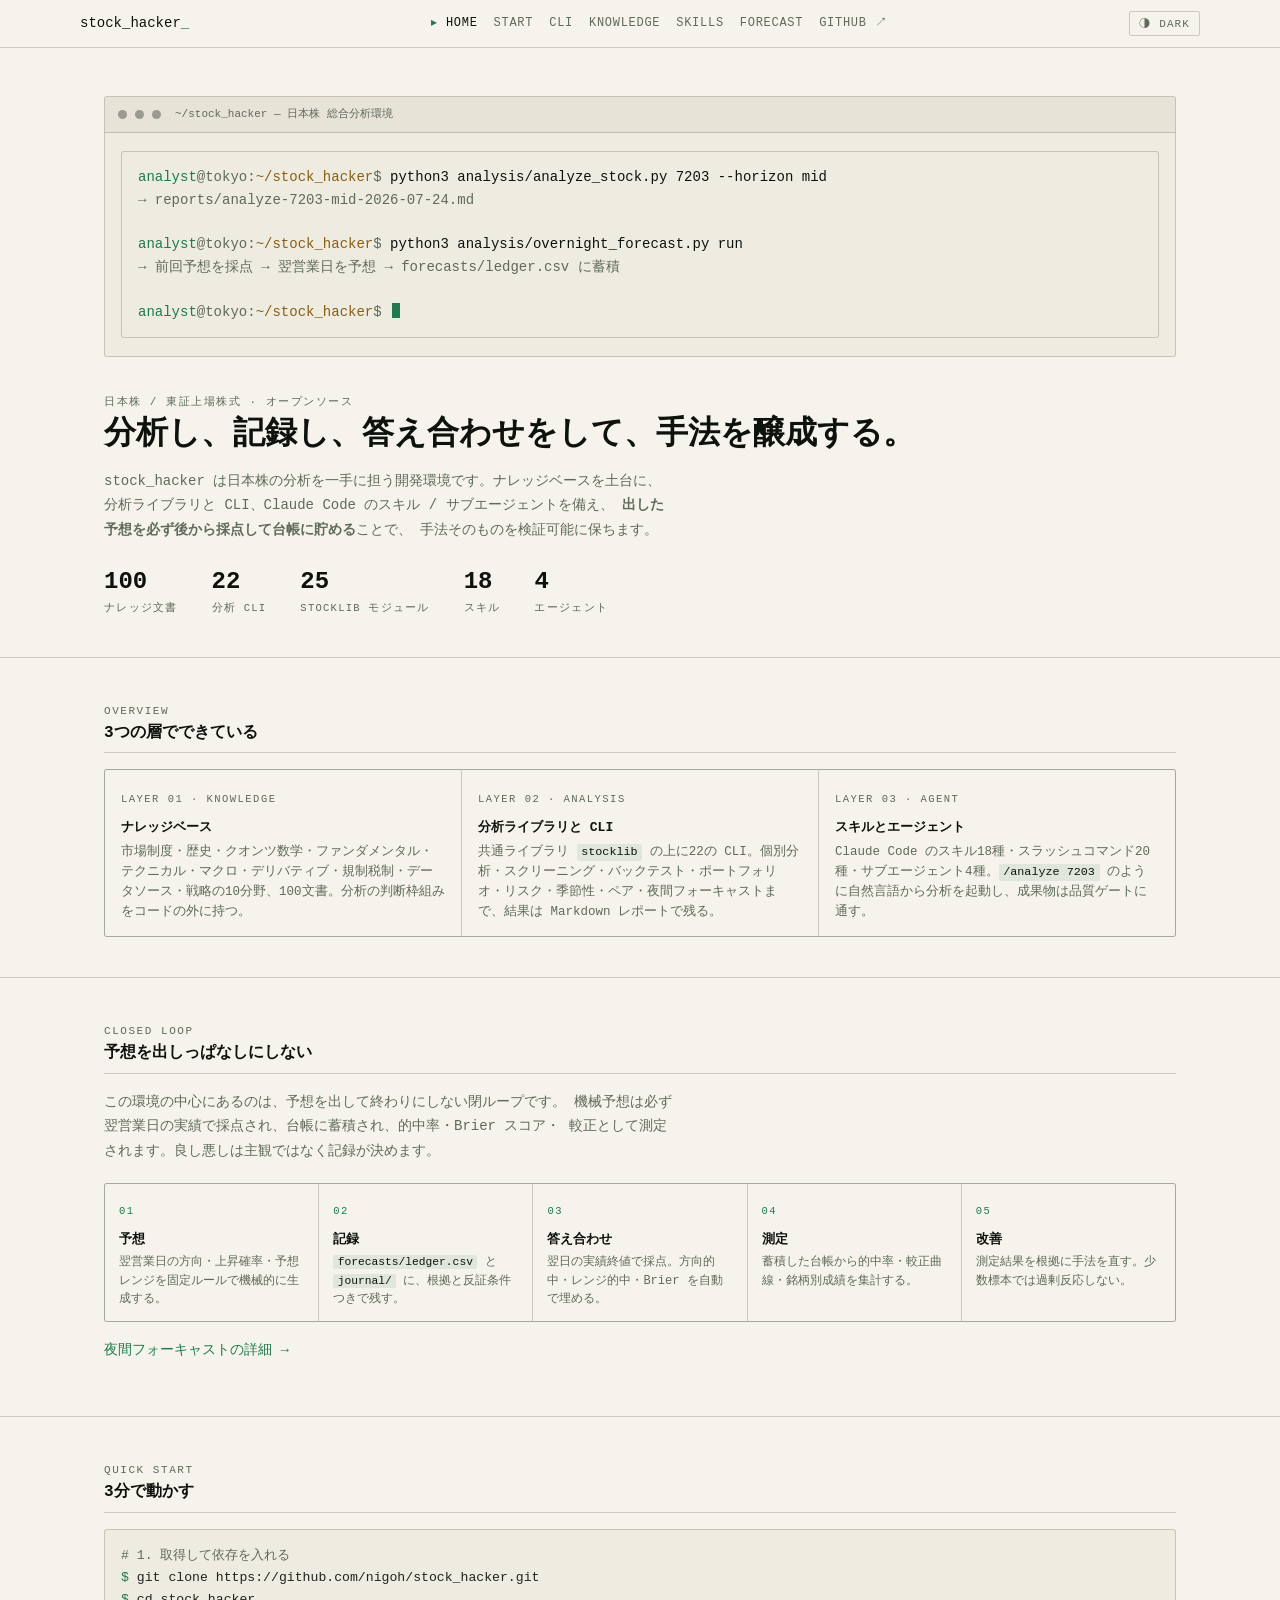
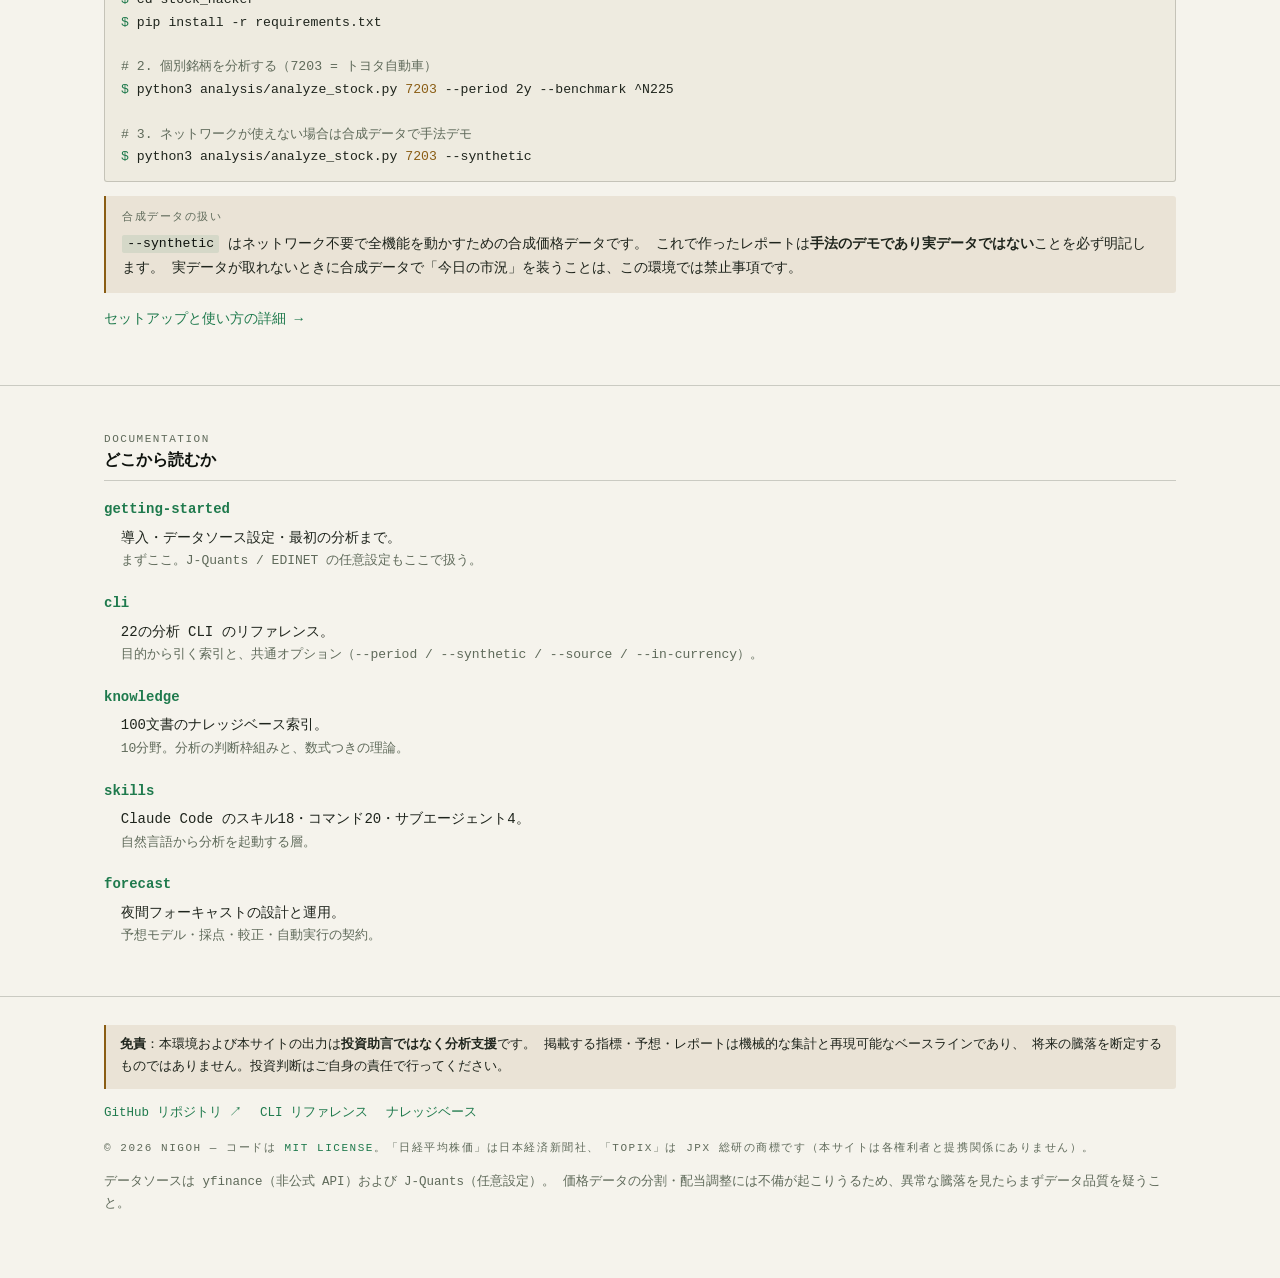
==== commit 1ea863e2: "harness: 表記ドリフト検査と実データスモークを追加（ハーネス強化 R1 後半） 前半で入れた2つの回帰テスト（免責カバレッジ・秘密漏洩）に続き、残る2つの 死角を機械検査に変換する。いずれもこ" ====
--- a/docs/index.html
+++ b/docs/index.html
@@ -71,7 +71,7 @@
       </div>
 
       <div class="stats" style="margin-top:26px">
-        <div class="stat"><span class="n">90</span><span class="k">ナレッジ文書</span></div>
+        <div class="stat"><span class="n">100</span><span class="k">ナレッジ文書</span></div>
         <div class="stat"><span class="n">22</span><span class="k">分析 CLI</span></div>
         <div class="stat"><span class="n">25</span><span class="k">stocklib モジュール</span></div>
         <div class="stat"><span class="n">18</span><span class="k">スキル</span></div>
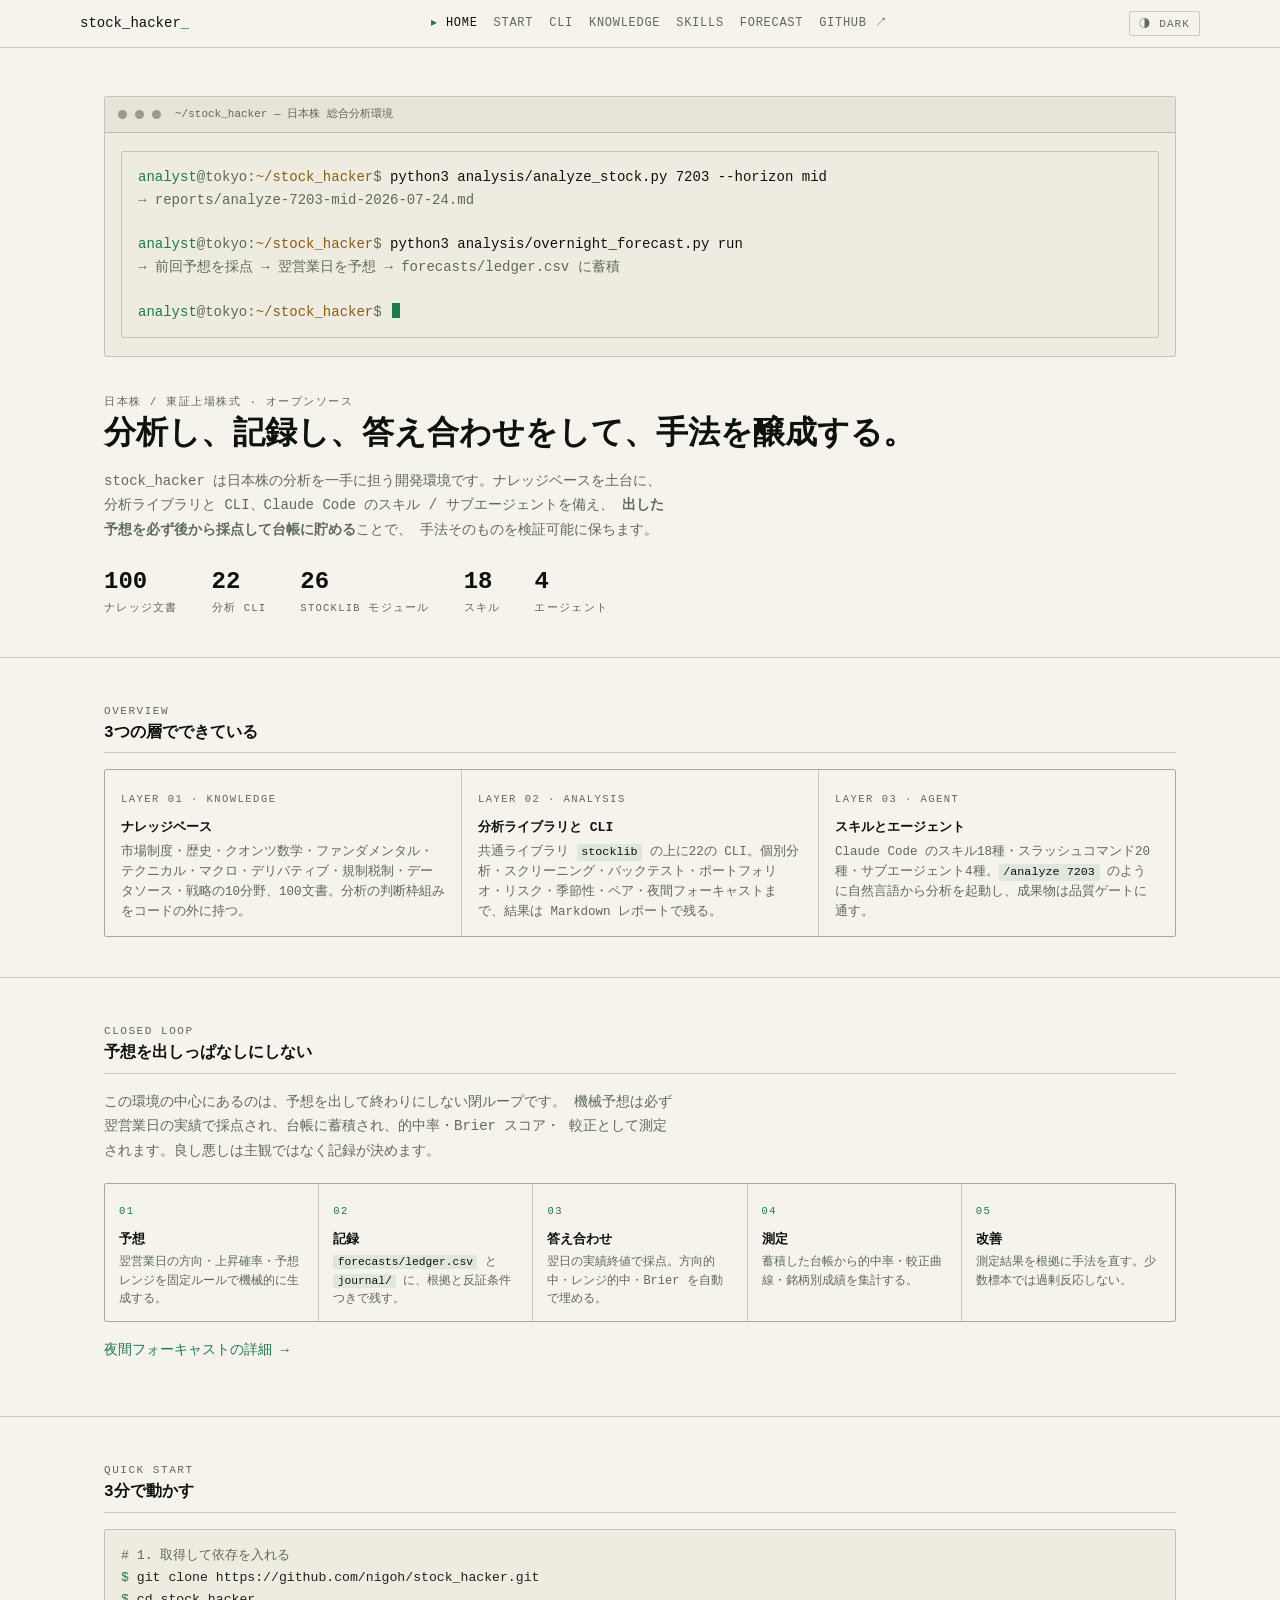
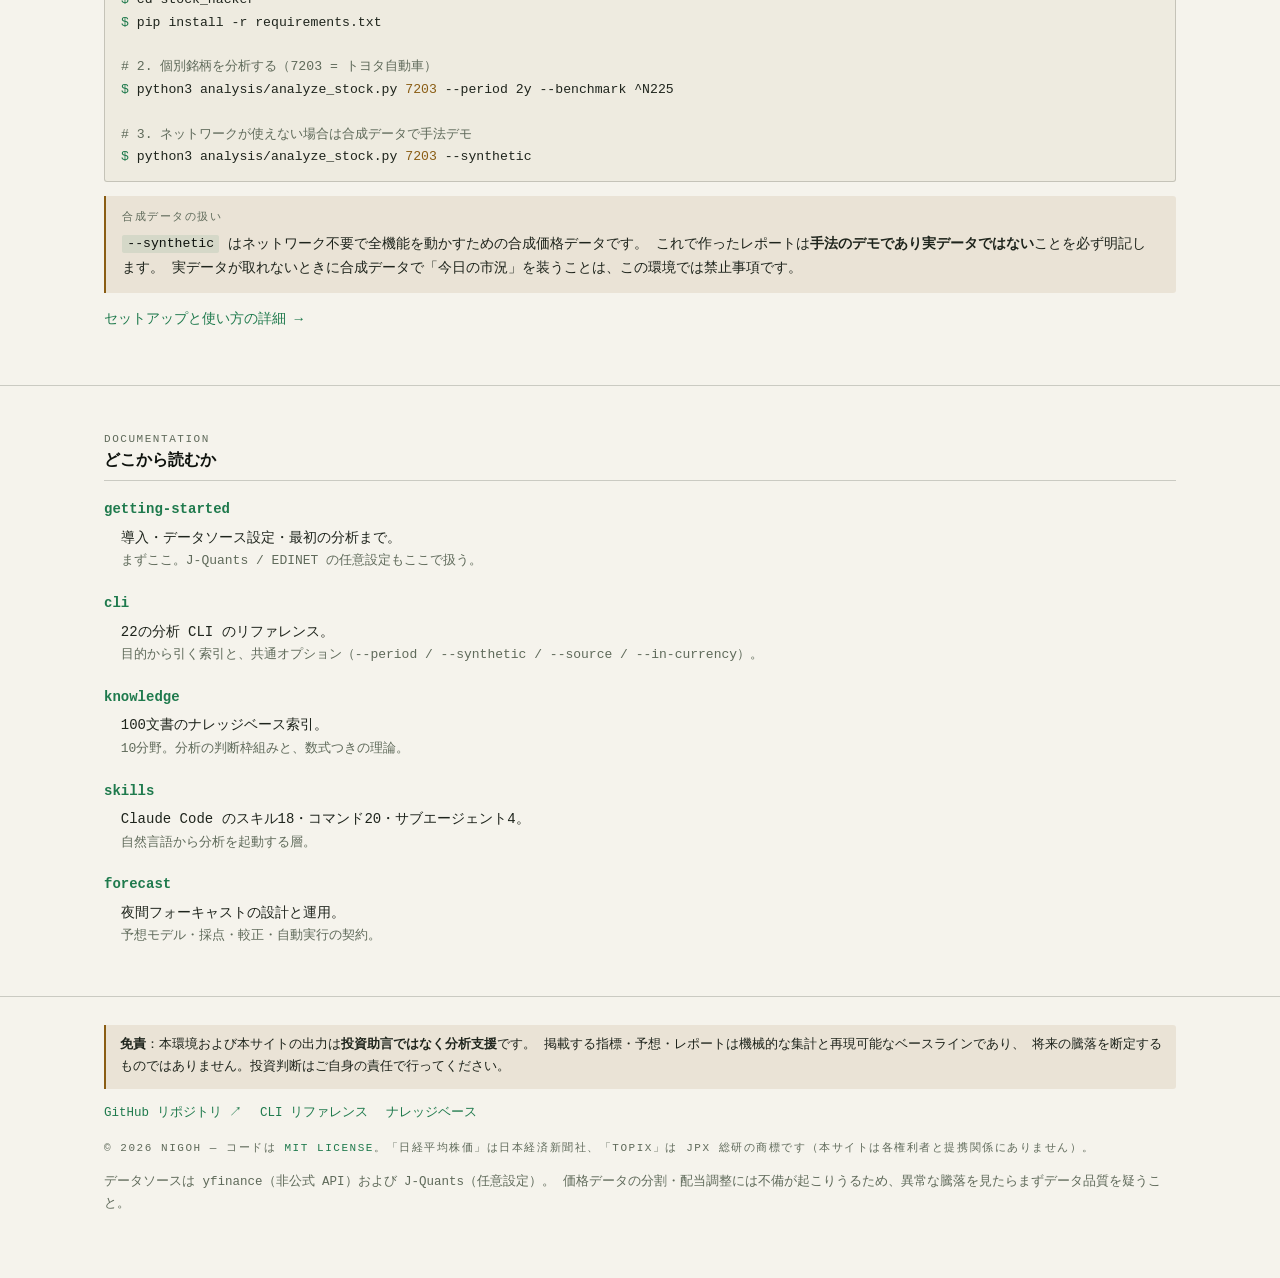
==== commit 510690cb: "harness: 場中実行ガード・パス封じ込め網羅・免責 hook の拡張（R2） ハーネス強化 R2。実際に踏んだ事故と監査所見を、それぞれガードに変換する。  1. 採点済み行の保護（実際に踏んだ" ====
--- a/docs/index.html
+++ b/docs/index.html
@@ -73,7 +73,7 @@
       <div class="stats" style="margin-top:26px">
         <div class="stat"><span class="n">100</span><span class="k">ナレッジ文書</span></div>
         <div class="stat"><span class="n">22</span><span class="k">分析 CLI</span></div>
-        <div class="stat"><span class="n">25</span><span class="k">stocklib モジュール</span></div>
+        <div class="stat"><span class="n">26</span><span class="k">stocklib モジュール</span></div>
         <div class="stat"><span class="n">18</span><span class="k">スキル</span></div>
         <div class="stat"><span class="n">4</span><span class="k">エージェント</span></div>
       </div>
